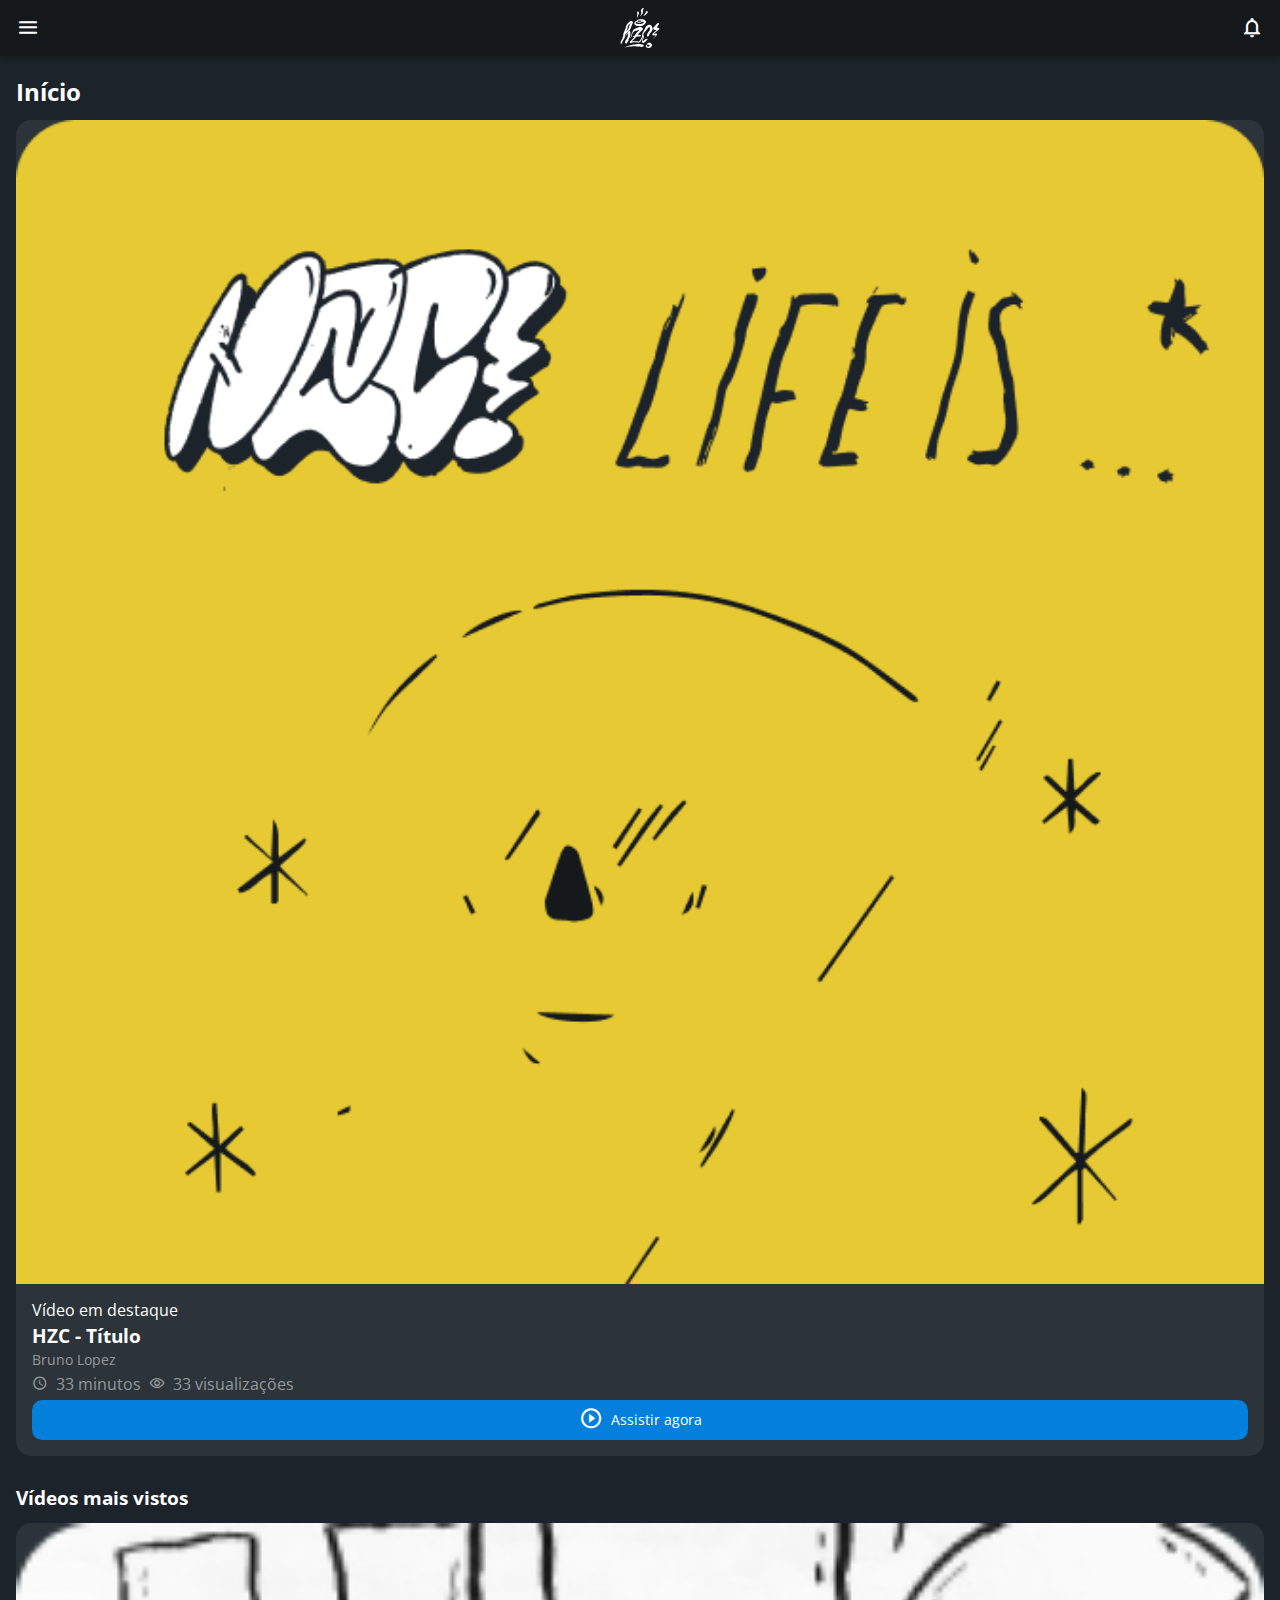
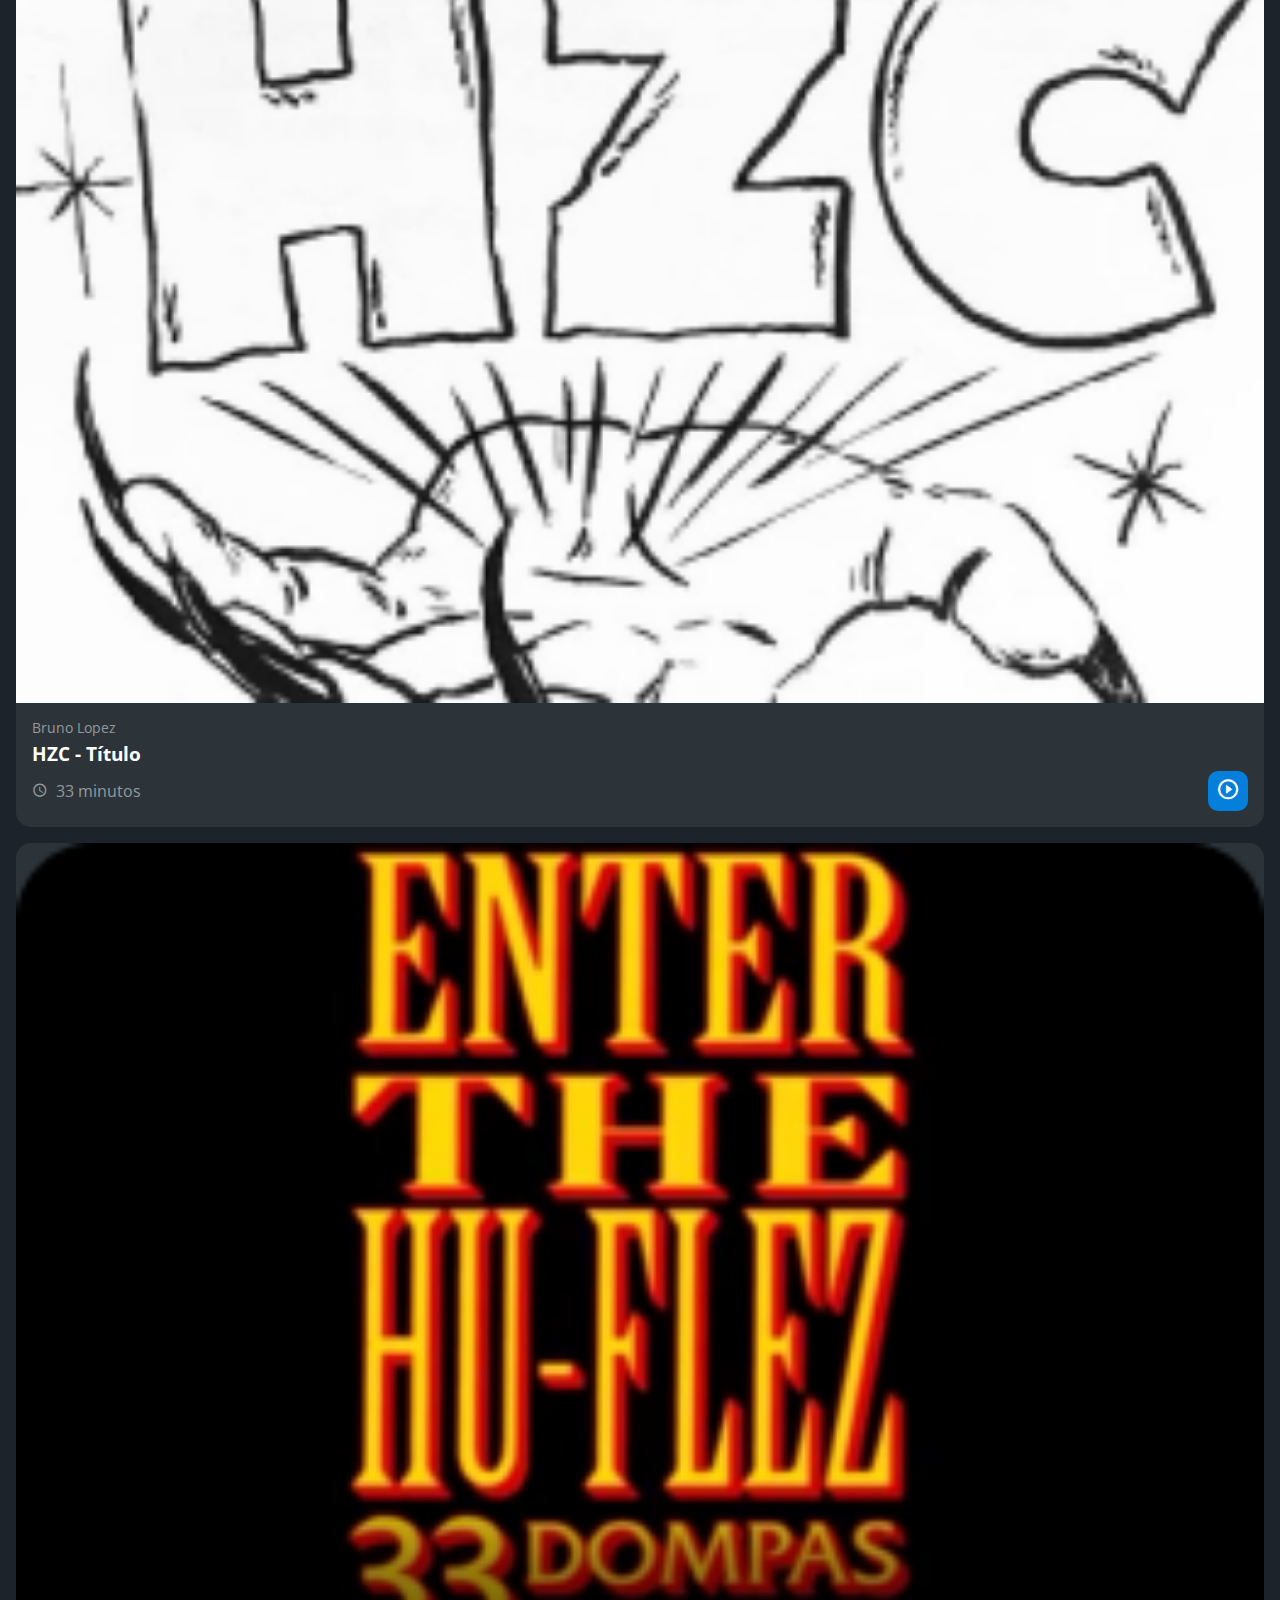
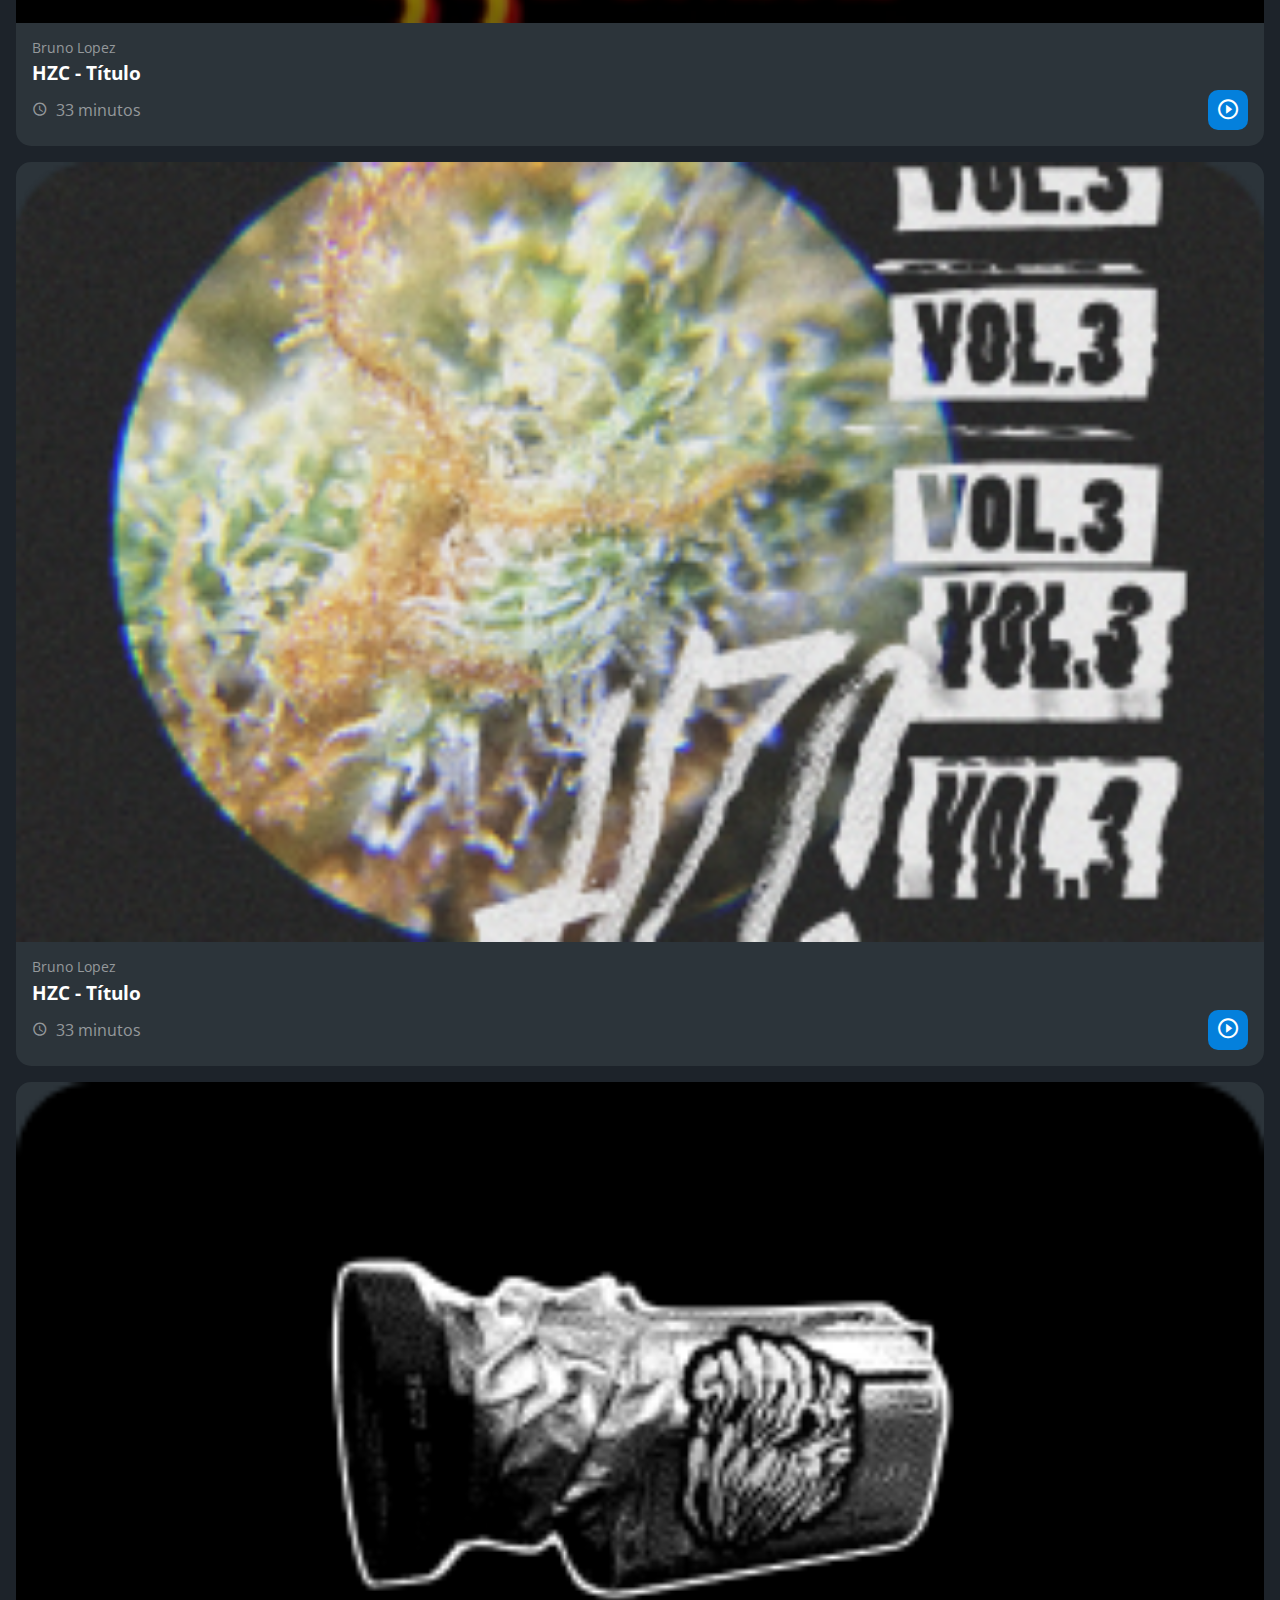
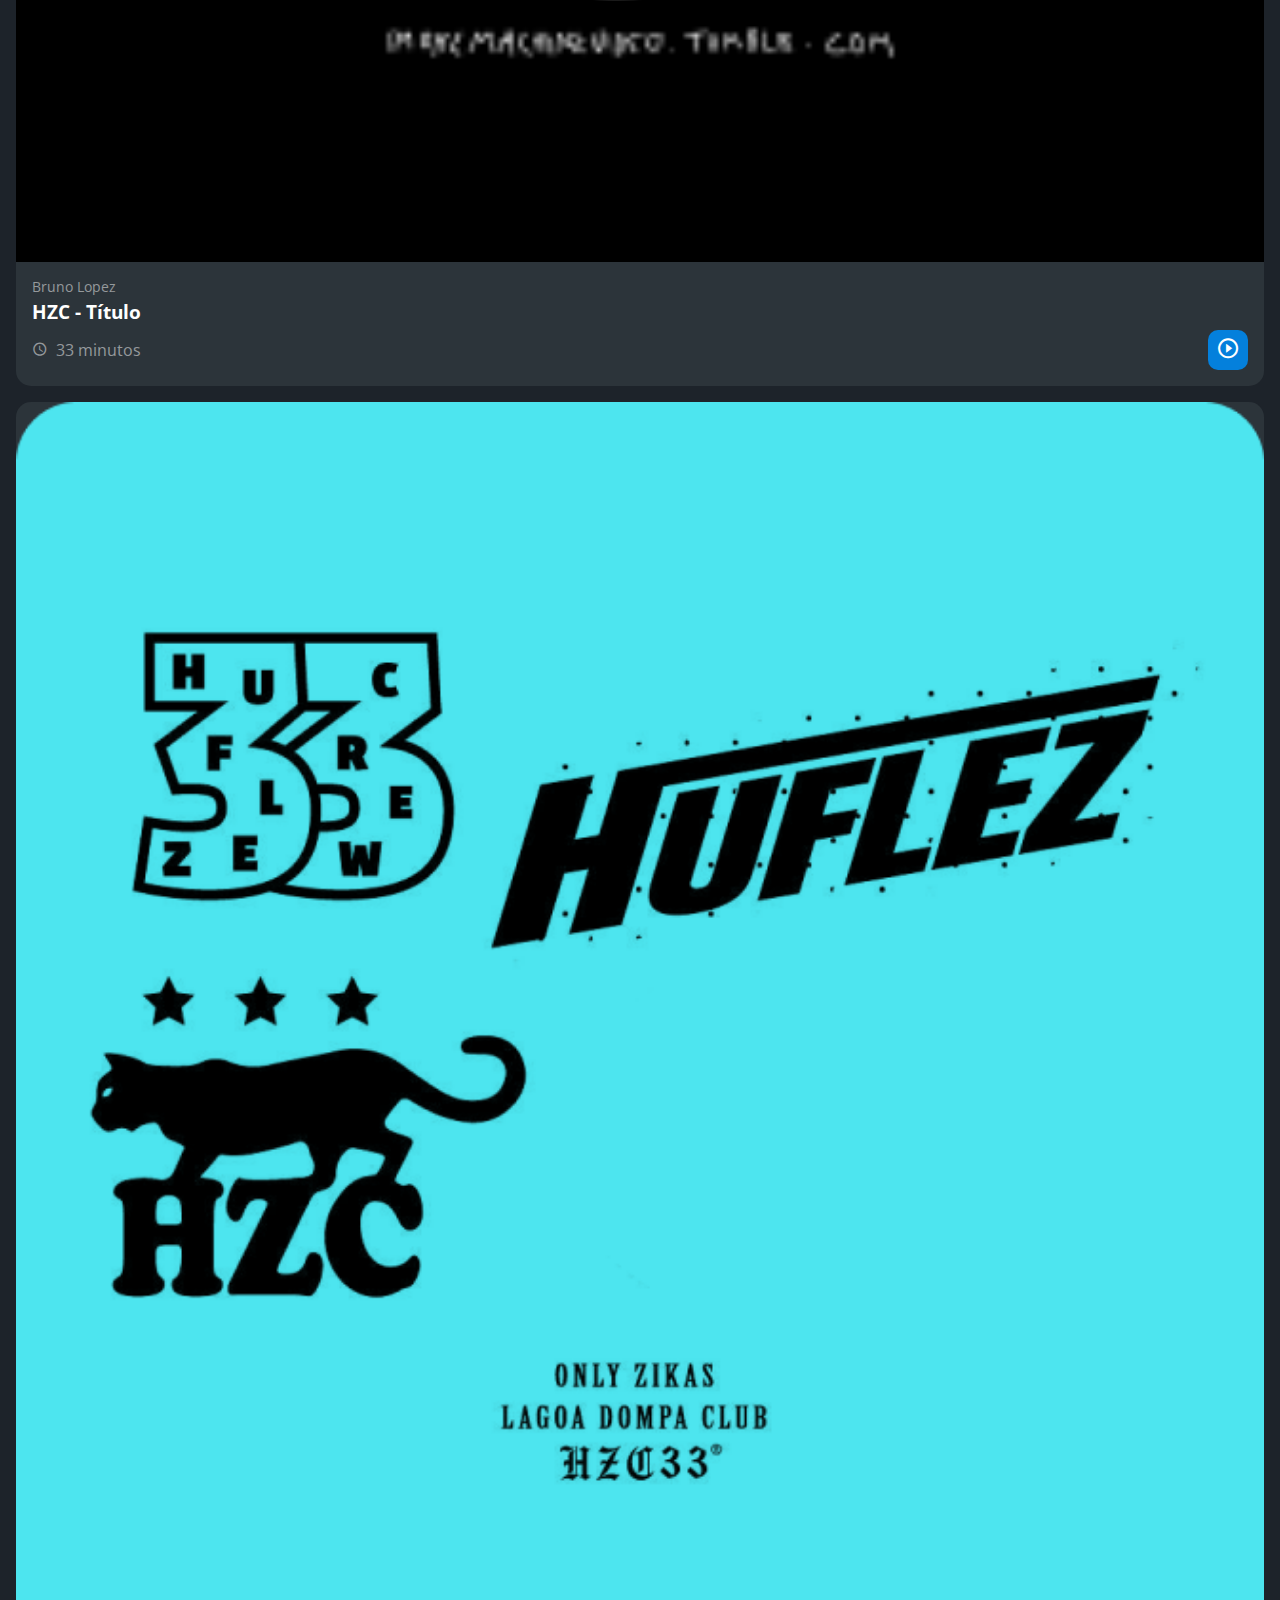
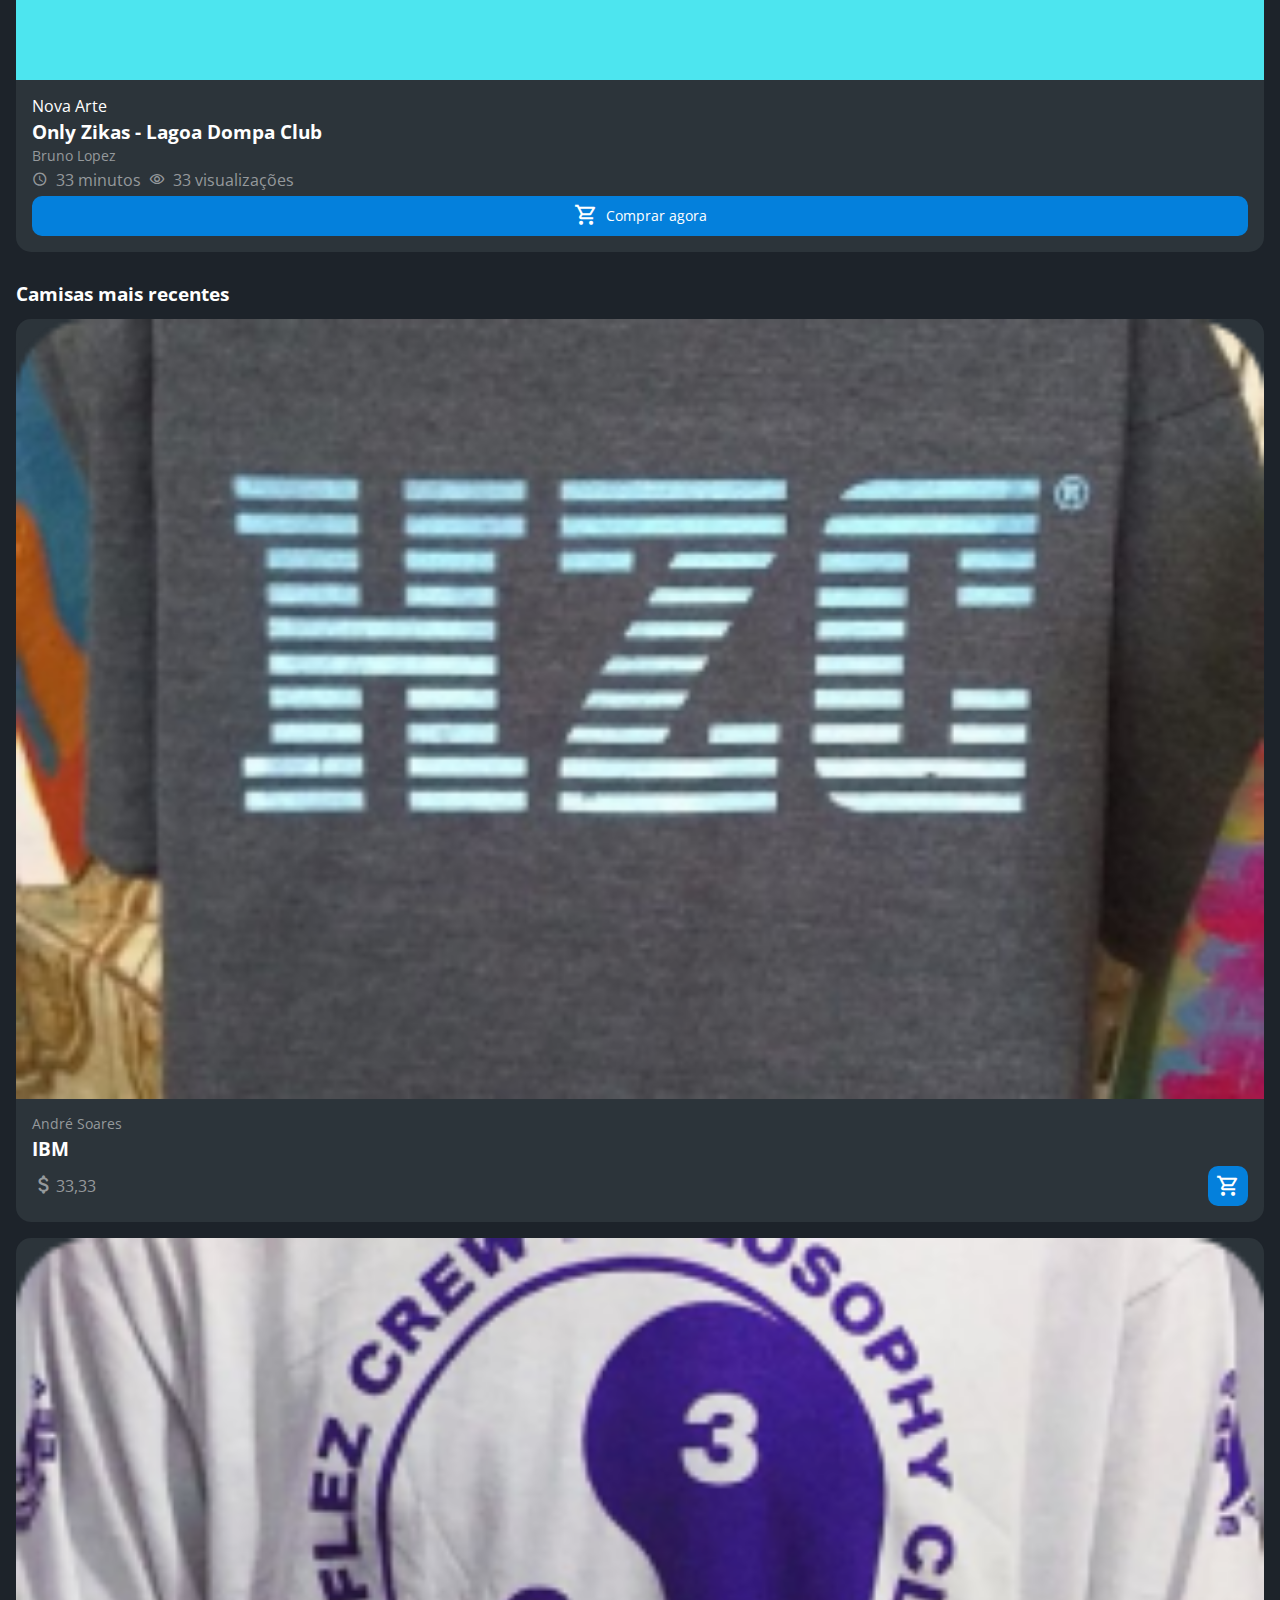
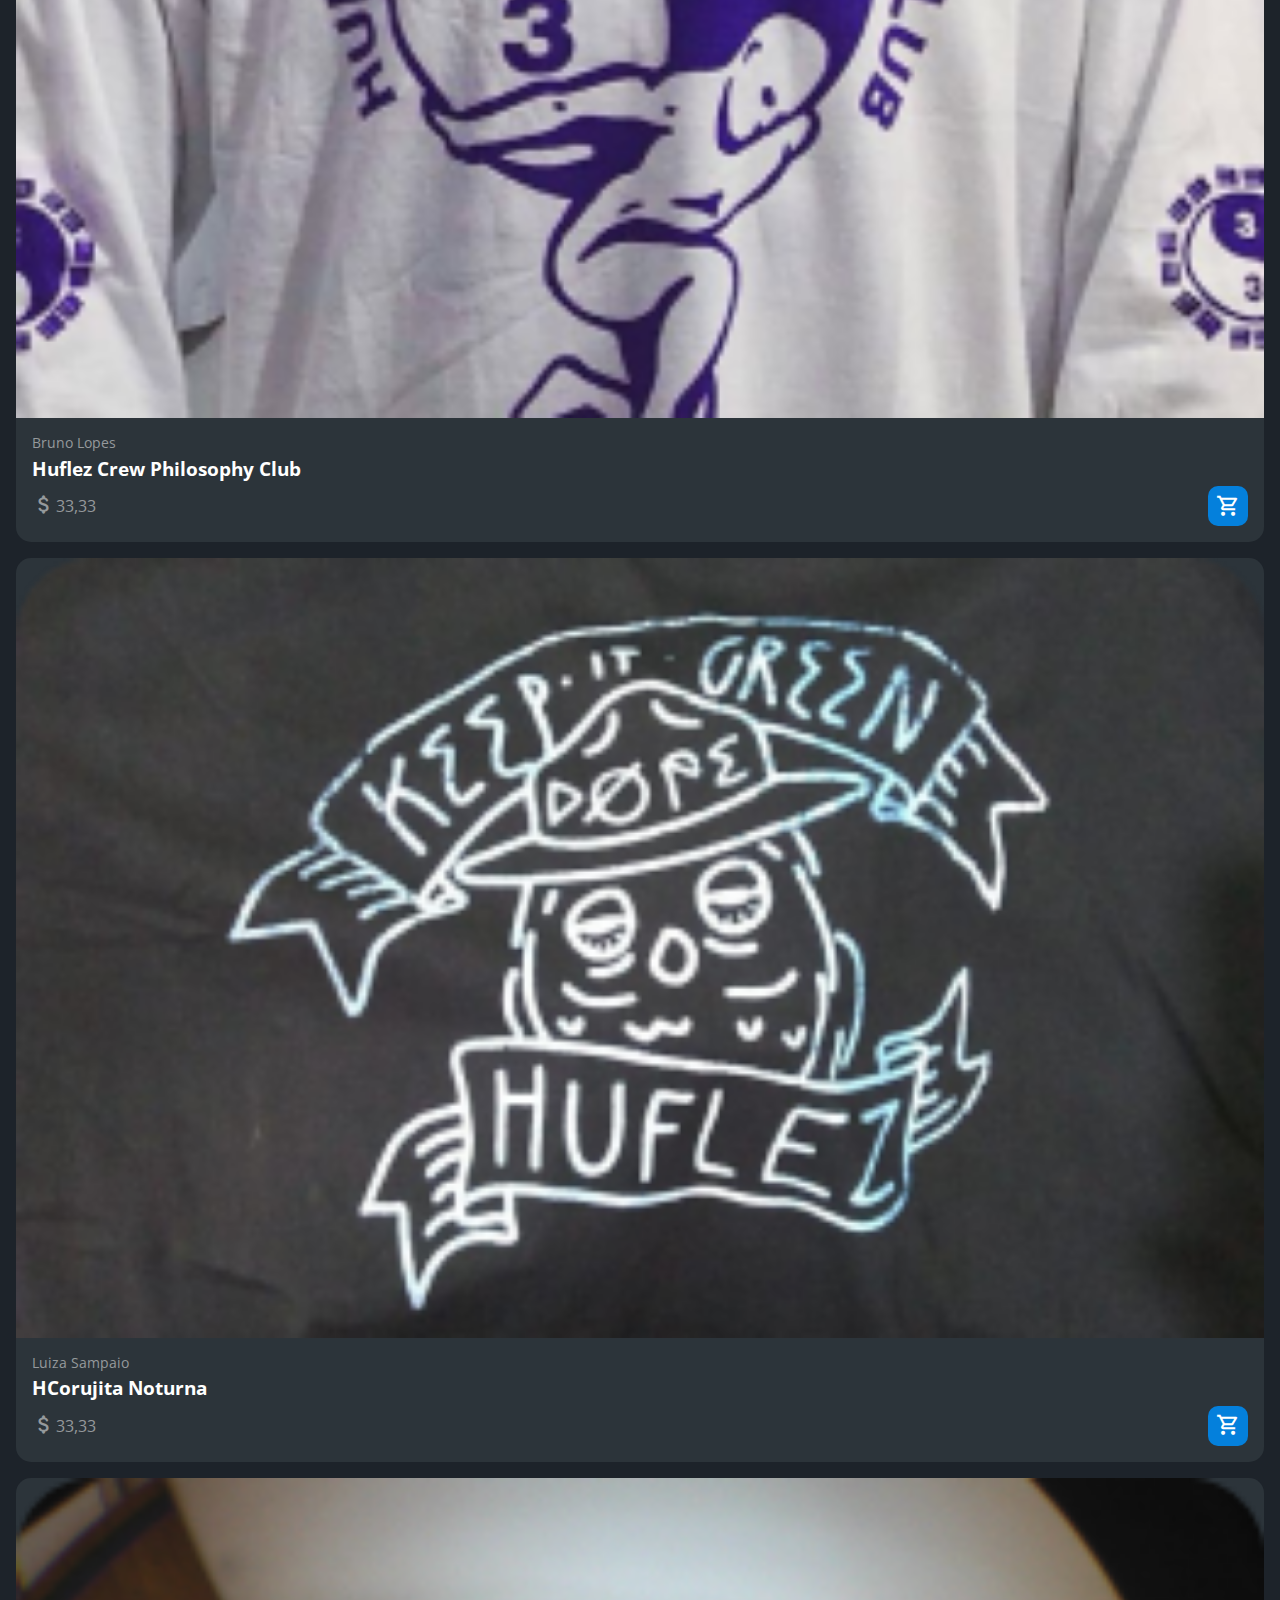
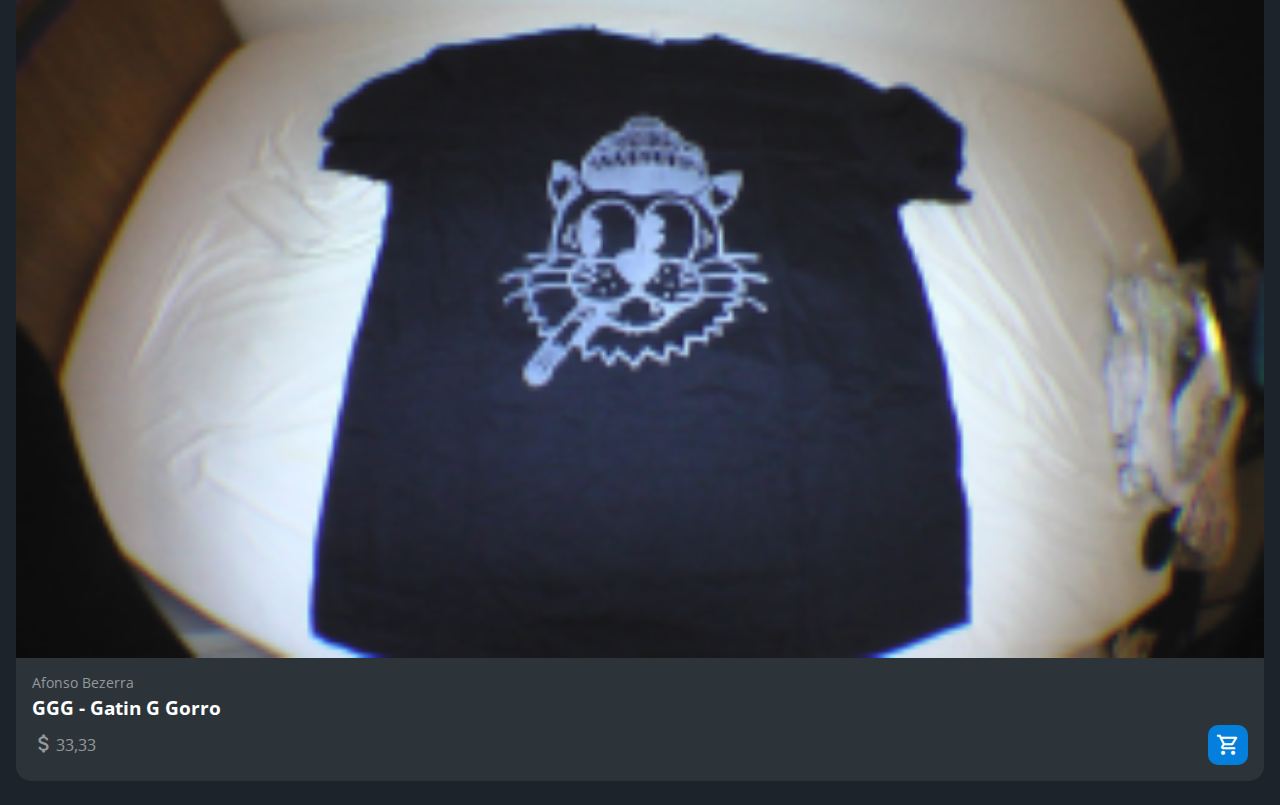
==== Web/index.html @ b479d638 "App Versão Web - Responsivo" ====
<!DOCTYPE html>
<html lang="pt-br">
<head>
    <meta charset="UTF-8">
    <meta http-equiv="X-UA-Compatible" content="IE=edge">
    <meta name="viewport" content="width=device-width, initial-scale=1.0">
    <title>HZC | Home</title>
    <link rel="preconnect" href="https://fonts.googleapis.com">
    <link rel="preconnect" href="https://fonts.gstatic.com" crossorigin>
    <link rel="stylesheet" href="https://fonts.googleapis.com/css2?family=Open+Sans:wght@400;600;700&display=swap">
    <link rel="stylesheet" href="assets/css/reset.css">
    <link rel="stylesheet" href="assets/css/estilos.css">
</head>
<body class="body">
    <header class="cabecalho">
        <button class="cabecalho__menu" aria-label="Menu"><i></i></button>
        <img src="assets/img/logo.svg" alt="Logotipo da HZC" class="cabecalho__logo">
        <p class="cabecalho__perfil">Bruno Lopez</p>
        <button class="cabecalho__notificacao" aria-label="Notificação"><i></i></button>
    </header>
    <nav class="menu-lateral">
        <img src="assets/img/logo.svg" alt="Logotipo da HZC" class="menu-lateral__logo">
        <a href="#" class="menu-lateral__link menu-lateral__link--inicio menu-lateral__link--ativo">Início</a>
        <a href="#" class="menu-lateral__link menu-lateral__link--videos">Vídeos</a>
        <a href="#" class="menu-lateral__link menu-lateral__link--picos">Picos</a>
        <a href="#" class="menu-lateral__link menu-lateral__link--integrantes">Integrantes</a>
        <a href="#" class="menu-lateral__link menu-lateral__link--camisas">Camisas</a>
        <a href="#" class="menu-lateral__link menu-lateral__link--pinturas">Pinturas</a>
        <a href="#" class="menu-lateral__link">
            <div class="switch__container">
              <input id="switch-shadow" class="switch switch--shadow" type="checkbox" />
              <label for="switch-shadow"></label>
            </div>
          </a>
    </nav>
    <main class="principal">
        <h2 class="titulo-pagina">Início</h2>
        <article class="cartao cartao--destaque">
            <img src="assets/img/banner-mobile_1.png" alt="Banner do cartao" class="cartao__imagem">
            <div class="cartao__conteudo">
                <p class="cartao__destaque">Vídeo em destaque</p>
                <h3 class="cartao__titulo">HZC - Título</h3>
                <p class="cartao__perfil">Bruno Lopez</p>
                <p class="cartao__info cartao__info--tempo">33 minutos</p>
                <p class="cartao__info cartao__info--visualizacao">33 visualizações</p>
                <button class="cartao__botao cartao__botao--play cartao__botao--destaque">Assistir agora</button>
            </div>
        </article>
        <article class="cartao cartao--recentes">
            <h3 class="cartao__titulo">Vídeos recentes</h3>
            <a href="#" class="cartao__link">Ver todos</a>
            <ul class="cartao__lista">
                <li class="cartao__item">
                    <img src="assets/img/miniatura_1.png" alt="Thumbnail" class="cartao__item-thumbnail">
                    <h4 class="cartao__item-titulo">HZC - Love machine</h4>
                    <p class="cartao__item-perfil">Bruno Lopez</p>
                </li>
                <li class="cartao__item">
                    <img src="assets/img/miniatura_2.png" alt="Thumbnail" class="cartao__item-thumbnail">
                    <h4 class="cartao__item-titulo">HZC - Love machine</h4>
                    <p class="cartao__item-perfil">Bruno Lopez</p>
                </li>
                <li class="cartao__item">
                    <img src="assets/img/miniatura_3.png" alt="Thumbnail" class="cartao__item-thumbnail">
                    <h4 class="cartao__item-titulo">HZC - Love machine</h4>
                    <p class="cartao__item-perfil">Bruno Lopez</p>
                </li>
                <li class="cartao__item">
                    <img src="assets/img/miniatura_4.png" alt="Thumbnail" class="cartao__item-thumbnail">
                    <h4 class="cartao__item-titulo">HZC - Love machine</h4>
                    <p class="cartao__item-perfil">Bruno Lopez</p>
                </li>
                <li class="cartao__item">
                    <img src="assets/img/miniatura_5.png" alt="Thumbnail" class="cartao__item-thumbnail">
                    <h4 class="cartao__item-titulo">HZC - Love machine</h4>
                    <p class="cartao__item-perfil">Bruno Lopez</p>
                </li>
            </ul>
        </article>
        <section class="secao">
            <h3 class="titulo-secao">Vídeos mais vistos</h3>
            <article class="cartao">
                <img src="assets/img/video_1.png" alt="Vídeo" class="cartao__imagem">
                <div class="cartao__conteudo">
                    <p class="cartao__perfil">Bruno Lopez</p>
                    <h3 class="cartao__titulo">HZC - Título</h3>
                    <p class="cartao__info cartao__info--tempo">33 minutos</p>
                    <button class="cartao__botao cartao__botao--play" aria-label="Assistir agora"></button>
                </div>
            </article>
            <article class="cartao">
                <img src="assets/img/video_2.png" alt="Vídeo" class="cartao__imagem">
                <div class="cartao__conteudo">
                    <p class="cartao__perfil">Bruno Lopez</p>
                    <h3 class="cartao__titulo">HZC - Título</h3>
                    <p class="cartao__info cartao__info--tempo">33 minutos</p>
                    <button class="cartao__botao cartao__botao--play" aria-label="Assistir agora"></button>
                </div>
            </article>
            <article class="cartao">
                <img src="assets/img/video_3.png" alt="Vídeo" class="cartao__imagem">
                <div class="cartao__conteudo">
                    <p class="cartao__perfil">Bruno Lopez</p>
                    <h3 class="cartao__titulo">HZC - Título</h3>
                    <p class="cartao__info cartao__info--tempo">33 minutos</p>
                    <button class="cartao__botao cartao__botao--play" aria-label="Assistir agora"></button>
                </div>
            </article>
            <article class="cartao">
                <img src="assets/img/video_4.png" alt="Vídeo" class="cartao__imagem">
                <div class="cartao__conteudo">
                    <p class="cartao__perfil">Bruno Lopez</p>
                    <h3 class="cartao__titulo">HZC - Título</h3>
                    <p class="cartao__info cartao__info--tempo">33 minutos</p>
                    <button class="cartao__botao cartao__botao--play" aria-label="Assistir agora"></button>
                </div>
            </article>
        </section>
        <article class="cartao cartao--recentes">
            <h3 class="cartao__titulo">Vídeos recentes</h3>
            <a href="#" class="cartao__link">Ver todos</a>
            <ul class="cartao__lista">
                <li class="cartao__item">
                    <img src="assets/img/miniatura_1.png" alt="Thumbnail" class="cartao__item-thumbnail">
                    <h4 class="cartao__item-titulo">HZC - Love machine</h4>
                    <p class="cartao__item-perfil">Bruno Lopez</p>
                </li>
                <li class="cartao__item">
                    <img src="assets/img/miniatura_2.png" alt="Thumbnail" class="cartao__item-thumbnail">
                    <h4 class="cartao__item-titulo">HZC - Love machine</h4>
                    <p class="cartao__item-perfil">Bruno Lopez</p>
                </li>
                <li class="cartao__item">
                    <img src="assets/img/miniatura_3.png" alt="Thumbnail" class="cartao__item-thumbnail">
                    <h4 class="cartao__item-titulo">HZC - Love machine</h4>
                    <p class="cartao__item-perfil">Bruno Lopez</p>
                </li>
                <li class="cartao__item">
                    <img src="assets/img/miniatura_4.png" alt="Thumbnail" class="cartao__item-thumbnail">
                    <h4 class="cartao__item-titulo">HZC - Love machine</h4>
                    <p class="cartao__item-perfil">Bruno Lopez</p>
                </li>
                <li class="cartao__item">
                    <img src="assets/img/miniatura_5.png" alt="Thumbnail" class="cartao__item-thumbnail">
                    <h4 class="cartao__item-titulo">HZC - Love machine</h4>
                    <p class="cartao__item-perfil">Bruno Lopez</p>
                </li>
            </ul>
        </article>
        <article class="cartao cartao--destaque">
            <img src="assets/img/banner-mobile_2.png" alt="Banner do cartao" class="cartao__imagem">
            <div class="cartao__conteudo">
                <p class="cartao__destaque">Nova Arte</p>
                <h3 class="cartao__titulo">Only Zikas - Lagoa Dompa Club</h3>
                <p class="cartao__perfil">Bruno Lopez</p>
                <p class="cartao__info cartao__info--tempo">33 minutos</p>
                <p class="cartao__info cartao__info--visualizacao">33 visualizações</p>
                <button class="cartao__botao cartao__botao--compra cartao__botao--destaque">Comprar agora</button>
            </div>
        </article>
        <section class="secao">
            <h3 class="titulo-secao2">Camisas mais recentes</h3>
            <article class="cartao">
                <img src="assets/img/produto_1.png" alt="Produto" class="cartao__imagem">
                <div class="cartao__conteudo">
                    <p class="cartao__perfil">André Soares</p>
                    <h3 class="cartao__titulo">IBM</h3>
                    <p class="cartao__info cartao__info cartao__info--preco">33,33</p>
                    <button class="cartao__botao cartao__botao--compra" aria-label="Comprar agora"></button>
                 </div>
            </article>
            <article class="cartao">
                <img src="assets/img/produto_2.png" alt="Produto" class="cartao__imagem">
                <div class="cartao__conteudo">
                    <p class="cartao__perfil">Bruno Lopes</p>
                    <h3 class="cartao__titulo">Huflez Crew Philosophy Club</h3>
                    <p class="cartao__info cartao__info cartao__info--preco">33,33</p>
                    <button class="cartao__botao cartao__botao--compra" aria-label="Comprar agora"></button>
                </div>
            </article>
            <article class="cartao">
                <img src="assets/img/produto_3.png" alt="produto" class="cartao__imagem">
                <div class="cartao__conteudo">
                    <p class="cartao__perfil">Luiza Sampaio</p>
                    <h3 class="cartao__titulo">HCorujita Noturna</h3>
                    <p class="cartao__info cartao__info cartao__info--preco">33,33</p>
                    <button class="cartao__botao cartao__botao--compra" aria-label="Comprar agora"></button>
                  </div>
            </article>
            <article class="cartao">
                <img src="assets/img/produto_4.png" alt="produto" class="cartao__imagem">
                <div class="cartao__conteudo">
                    <p class="cartao__perfil">Afonso Bezerra</p>
                    <h3 class="cartao__titulo">GGG - Gatin G Gorro</h3>
                    <p class="cartao__info cartao__info cartao__info--preco">33,33</p>
                    <button class="cartao__botao cartao__botao--compra" aria-label="Comprar agora"></button>
                </div>
            </article>
        </section>
    </main>
    <script src="index.js"></script>
</body>
</html>
---- Web/assets/css/estilos.css ----
@font-face {
    font-family: 'icones';
    src: url(../font/icones.ttf);
}

@font-face {
    font-family: 'icon';
    src: url(../fontawesome-free-5.15.4-desktop/otfs/Font_Awesome_5_Free-Solid-900.otf);
}

body {
    background-color: #1D232A;
    font-family: 'Open Sans', 'icones','icon', sans-serif;
    color: #FFFFFF;
    transition: all 0.5s;   
}

.body-claro{
    background-color: #ffffff;
    transition: all 0.5s;   
}

@media screen and (min-width: 1440px) {
    body {
        display: grid;
        grid-template-columns: auto 1fr;
    }
    .body-claro{
        background-color: #ffffff;
        transition: all 0.5s;   
    }
}

.cabecalho {
    display: flex;
    justify-content: space-between;
    align-items: center;
    background-color: #15191C;
    padding: 8px 16px;
    box-shadow: 0px 4px 4px rgba(0, 0, 0, 0.16);
}

.cabecalho__menu i::before {
    content: "\e904";
    font-size: 24px;
}

.cabecalho__notificacao i::before {
    content: "\e906";
    font-size: 24px;
}

.cabecalho__logo {
    width: 40px;
}

.cabecalho__perfil {
    display: none;
}

@media screen and (min-width: 1440px) {
    .cabecalho {
        background-color: #1D232A;
        display: grid;
        column-gap: 32px;
        grid-template-columns: 1fr auto;
        padding: 16px 60px;
        height: 80px;
        box-sizing: border-box;
        grid-column: 2;
    }

    .cabecalho__menu {
        display: none;
    }

    .cabecalho__logo {
        display: none;
    }

    .cabecalho__perfil {
        display: grid;
        grid-template-columns: repeat(3, auto);
        column-gap: 8px;
        align-items: center;
        justify-self: flex-end;
        color: #95999C;
        padding: 8px 32px;
        border-right: 1px solid #95999C;
    }

    .cabecalho__perfil::before {
        content: "";
        display: block;
        width: 32px;
        height: 32px;
        background-image: url(../img/profile_2.png);
        background-size: contain;
        background-repeat: no-repeat;
        background-position: center;
    }

    .cabecalho__perfil::after {
        content: "\e90d";
        color: #FFFFFF;
        font-size: 1.5rem;
    }
}

.menu-lateral {
    display: flex;
    flex-direction: column;
    background-color: #15191C;
    width: 75vw;
    height: 100vh;

    position: absolute;
    left: -100vw;
    transition: .25s;
}

.menu-lateral--ativo {
    left: 0;
    transition: .25s;
}

.menu-lateral__logo {
    width: 118px;
    align-self: center;
    padding: 16px;
}

.menu-lateral__link {
    height: 64px;
    color: #95999C;
    padding-left: 64px;
    display: flex;
    align-items: center;
}

.menu-lateral__link--ativo {
    color: #FFFFFF;
    padding-left: 56px;
    border-left: 8px solid #FFFFFF;
}

.menu-lateral__link::before {
    content: "\e900";
    width: 24px;
    height: 24px;
    font-size: 24px;
    position: absolute;
    left: 24px;
}

.menu-lateral__link--inicio::before {
    content: "\e902";
}

.menu-lateral__link--videos::before {
    content: "\e90e";
}

.menu-lateral__link--picos::before {
    content: "\e909";
}

.menu-lateral__link--integrantes::before {
    content: "\e903";
}

.menu-lateral__link--camisas::before {
    content: "\e900";
}

.menu-lateral__link--pinturas::before {
    content: "\e90a";
}

.cartao__info--preco::before{
    content: "\e905";
    font-size: 24px;
}

.cartao__botao--compra::before{
    content: "\e901";
    font-size: 24px;
}

@media screen and (min-width: 1440px) {
    .menu-lateral {
        position: static;
        width: 200px;
        grid-column: 1;
        grid-row: 1 / span 2;
    }
}

.principal {
    padding: 24px 16px;
    display: grid;
    gap: 16px;
}

.titulo-pagina {
    font-size: 1.5rem;
    font-weight: 700;
    transition: all 0.25s;
}
.titulo-secao {
    font-size: 1.2rem;
    font-weight: 700;
    transition: all 0.25s;
}
.titulo-claro{
    color: black;
    transition: all 0.25s;
}

.titulo-secao2 {
    font-size: 1.2rem;
    font-weight: 700;
    transition: all 0.25s;
}


@media screen and (min-width: 1440px) {
    .principal {
        display: grid;
        grid-template-columns: auto 1fr auto;
        column-gap: 32px;
        padding: 16px 60px;
        grid-column: 2;
    }
}

.cartao {
    width: 100%;
    border-radius: 15px;
    overflow: hidden;
    background-color: #2C343A;
}

.cartao--destaque {
    margin-bottom: 16px;
}

.cartao__conteudo {
    padding: 16px;
    display: grid;
    grid-template-columns: auto 1fr;
    gap: 8px;
}

.cartao__destaque {
    grid-column: span 2;
}

.cartao__titulo {
    font-size: 1.2rem;
    font-weight: 700;
    grid-column: span 2;
}

.cartao__perfil {
    color: #95999C;
    font-size: 0.9rem;
    grid-column: span 2;
}

.cartao__info {
    display: flex;
    align-items: center;
    color: #95999C;
}

.cartao__info--tempo::before {
    content: "\e90c";
    margin-right: 8px;    
}

.cartao__info--visualizacao::before {
    content: "\e90f";
    margin-right: 8px;    
}

.cartao__botao {
    display: flex;
    justify-content: center;
    align-items: center;
    background-color: #0480DC;
    width: 40px;
    height: 40px;
    border-radius: 10px;
    font-size: 0.9rem;
    justify-self: flex-end;
}

.cartao__botao--play::before {
    content: "\e90b";
    font-size: 24px;
}

.cartao__botao--destaque {
    width: 100%;
    grid-column: span 2;
}

.cartao__botao--destaque::before {
    margin-right: 8px;
}

.cartao--recentes {
    display: none;
}

@media screen and (min-width: 1440px) {
    .cartao--recentes {
        display: grid;
        grid-template-columns: auto auto;
        align-items: center;
        row-gap: 24px;
        width: 256px;
        padding: 16px;
        box-sizing: border-box;
    }

    .cartao--recentes .cartao__titulo {
        grid-column: auto;
    }

    .cartao__link {
        font-size: 0.8rem;
        font-weight: 600;
        color: #0480DC;
        justify-self: flex-end;
    }
    
    .cartao__lista {
        display: grid;
        row-gap: 16px;
        grid-column: span 2;
    }

    .cartao__item {
        display: grid;
        grid-template-columns: auto 1fr;
        gap: 8px;
    }

    .cartao__item-thumbnail {
        width: 32px;
        grid-row: span 2;
    }

    .cartao__item-titulo {
        font-size: 0.9rem;
        line-height: 1.2rem;
        font-weight: 700;
    }

    .cartao__item-perfil {
        font-size: 0.8rem;
        color: #95999C;
    }
}

.secao {
    display: grid;
    gap: 16px;
}

.switch__container {
    
    width: 80px;
  }
  
  .switch {
    visibility: hidden;
    position: absolute;
    margin-left: -9999px;
  }
  
  .switch + label {
    display: block;
    position: relative;
    cursor: pointer;
    outline: none;
    user-select: none;
  }
  
  .switch--shadow + label {
    padding: 2px;
    width: 55px;
    height: 20px;
    border-radius: 60px;
  }
  .switch--shadow + label:before,
  .switch--shadow + label:after {
    display: block;
    position: absolute;
    top: 1px;
    left: 1px;
    bottom: 1px;
    content: "";
  }
  .switch--shadow + label:before {
    right: 1px;
    background-color: #95999C;
    border-radius: 60px;
    transition: background 0.4s;
  }
  .switch--shadow + label:after {
    display: flex;
    width: 25px;
    background-color: #ffffff;
    border-radius: 100%;
    box-shadow: 0 2px 5px rgba(0, 0, 0, 0.3);
    transition: all 0.4s;
    align-items: center;
    content:'\f186';
    font-size: 20px;
    color: black;
  }
  .switch--shadow:checked + label:before {

    background-color: #8ce196;
    
  }
  .switch--shadow:checked + label:after {
    display: flex;
    align-items: center;
    content:'\f185';
    color: rgb(255, 123, 0);
    padding-left: 2px;
    font-size: 20px;
    transform: translateX(32px);
  }
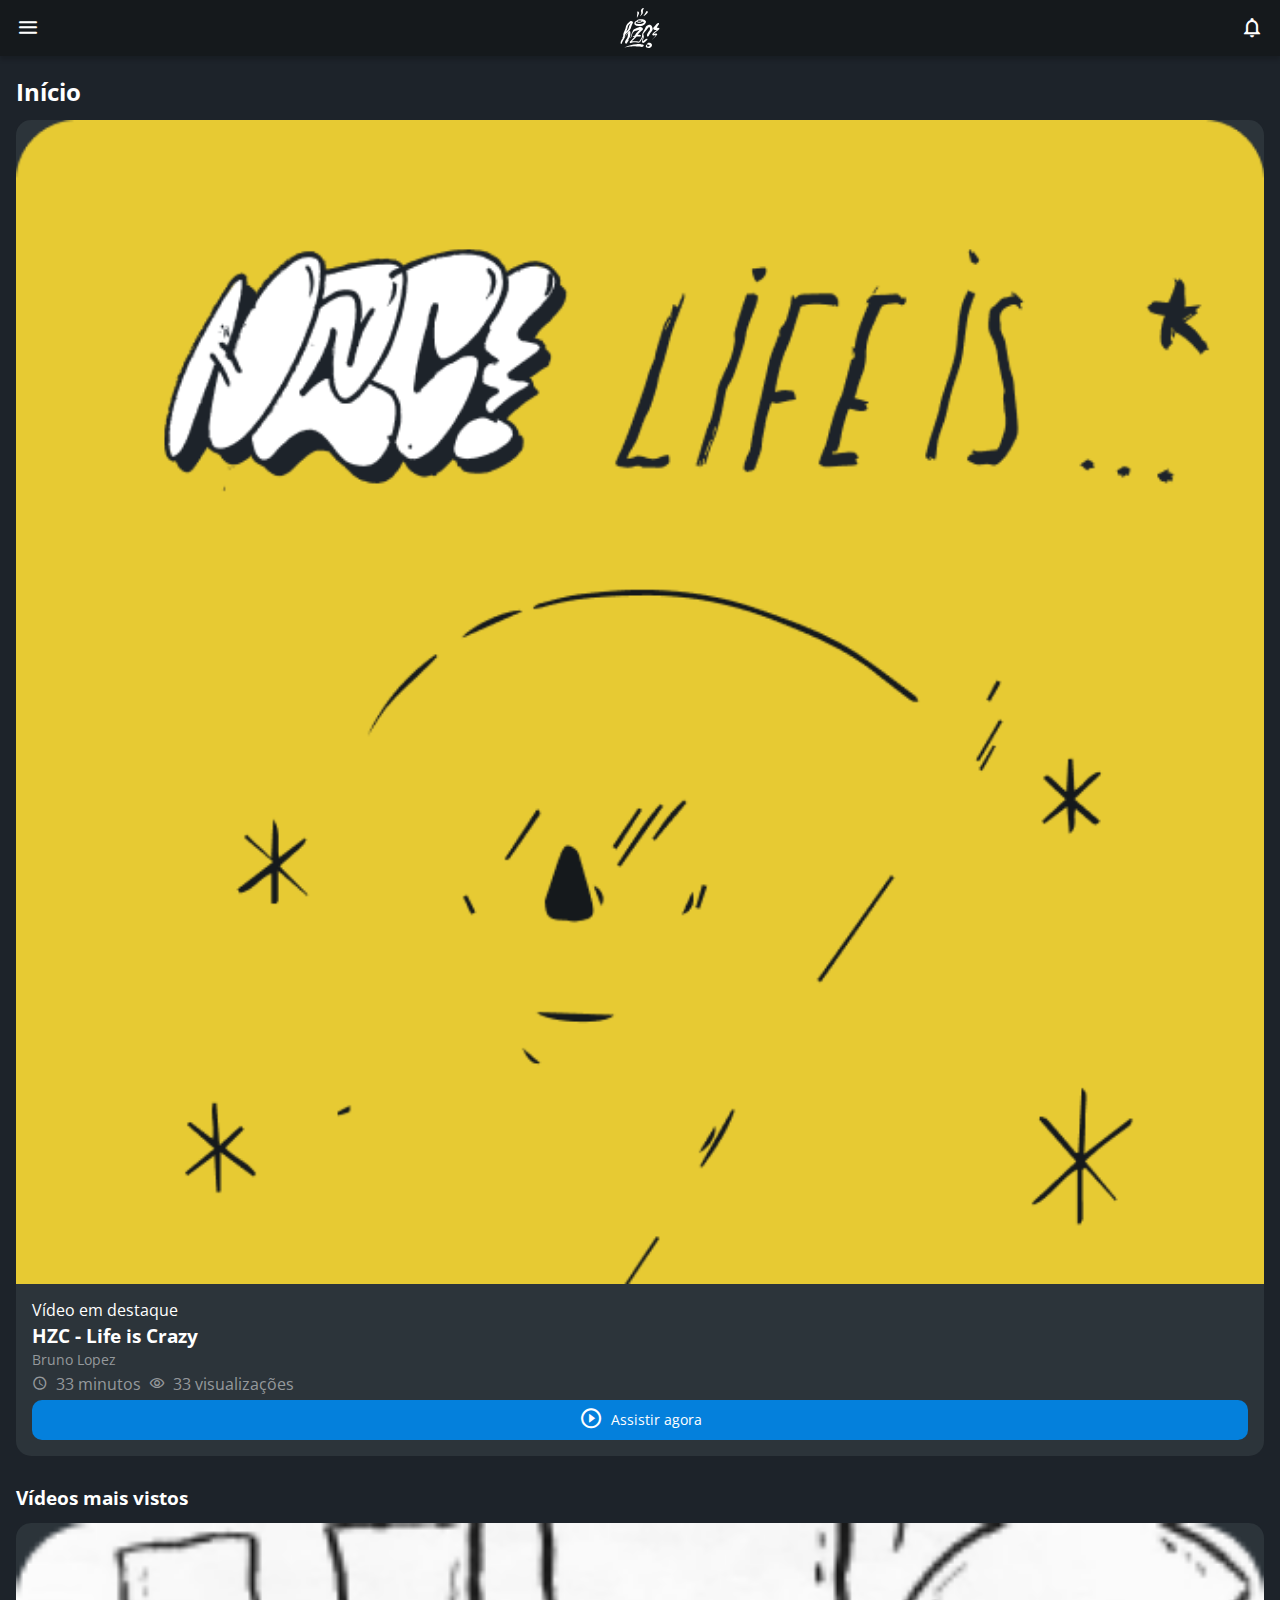
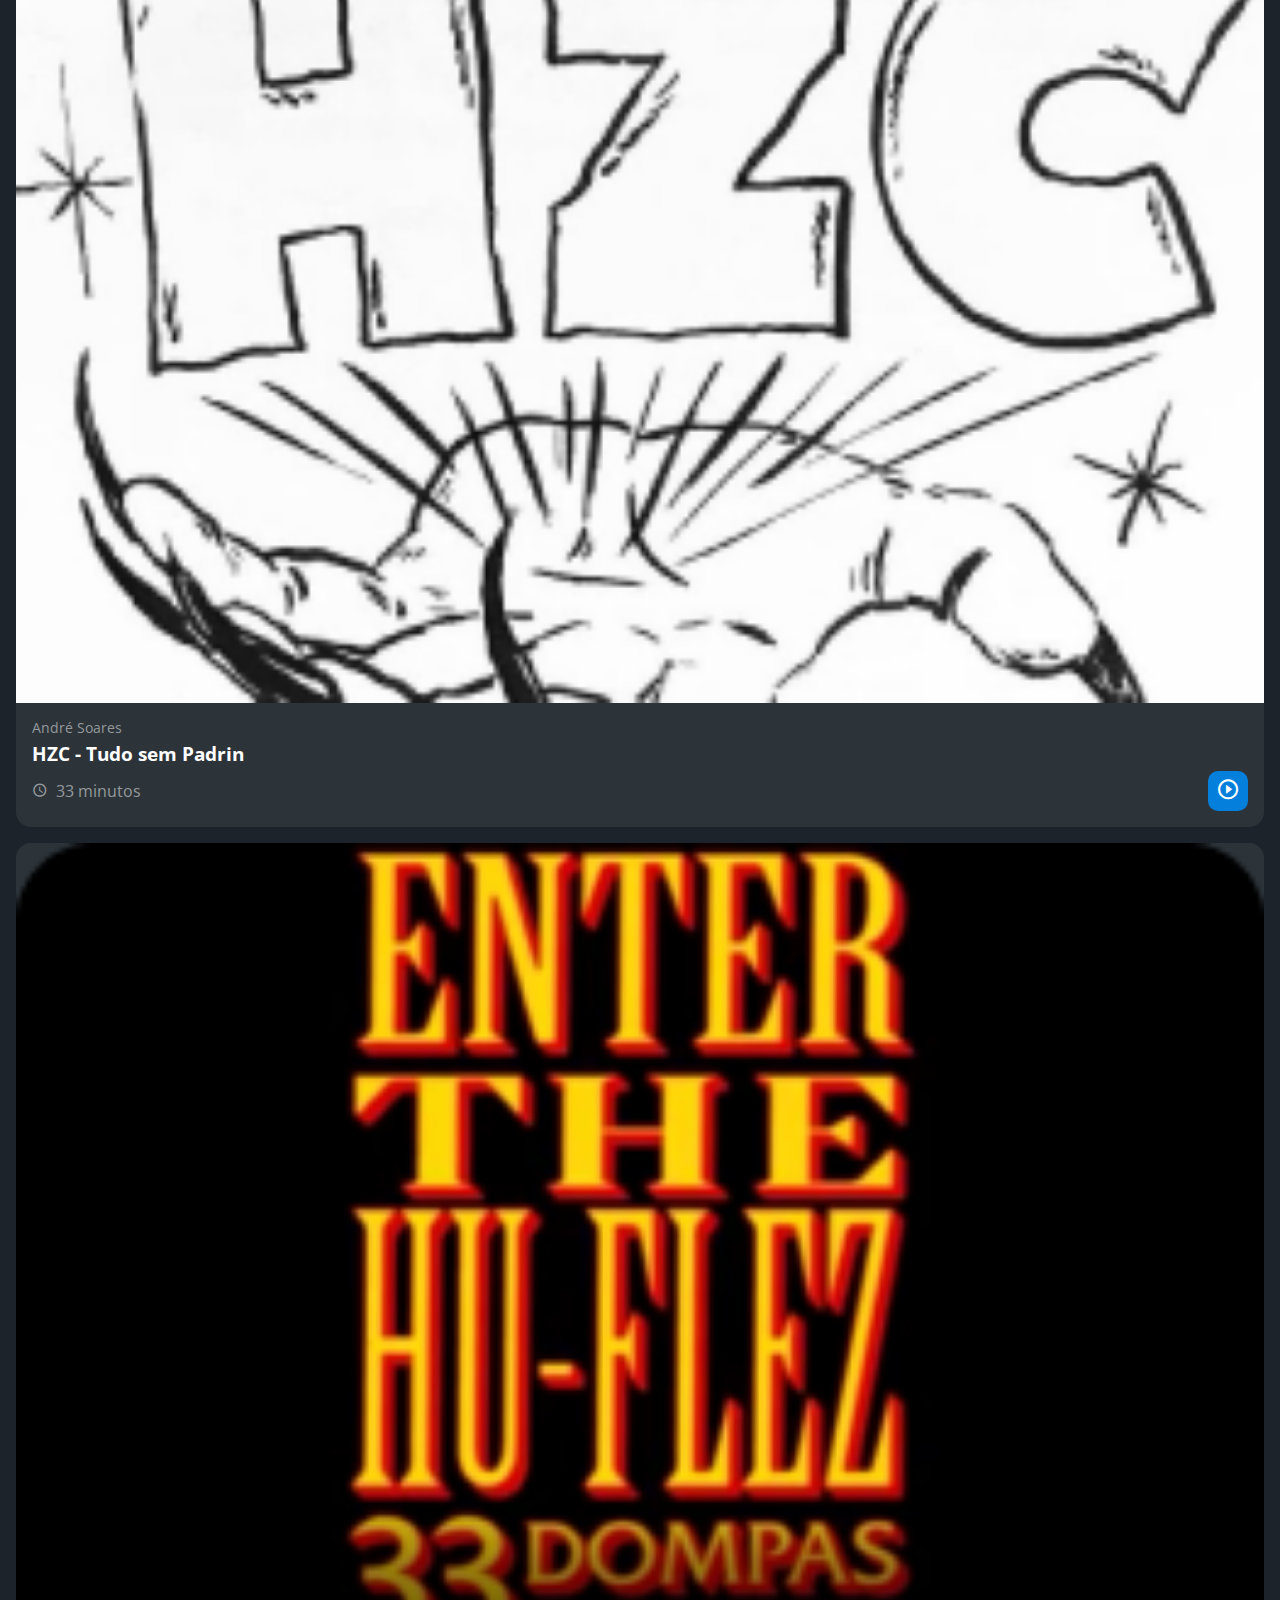
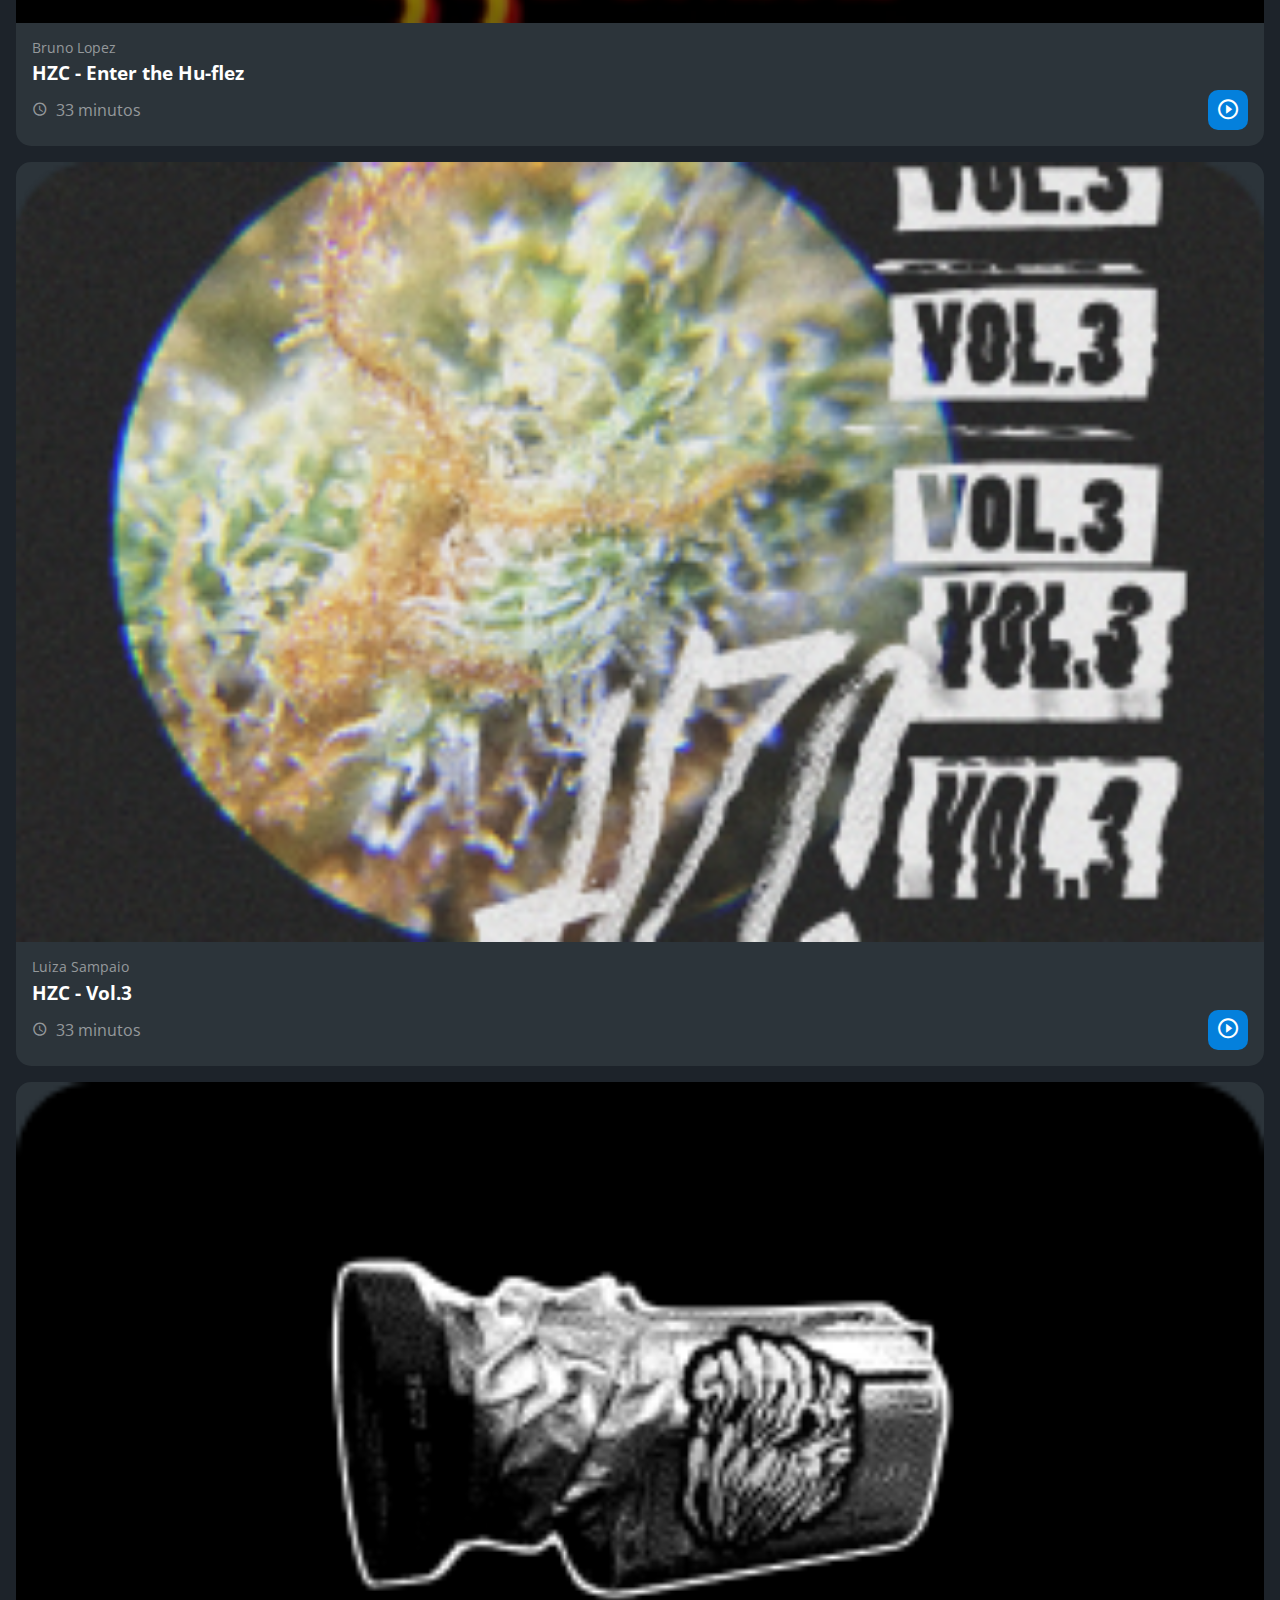
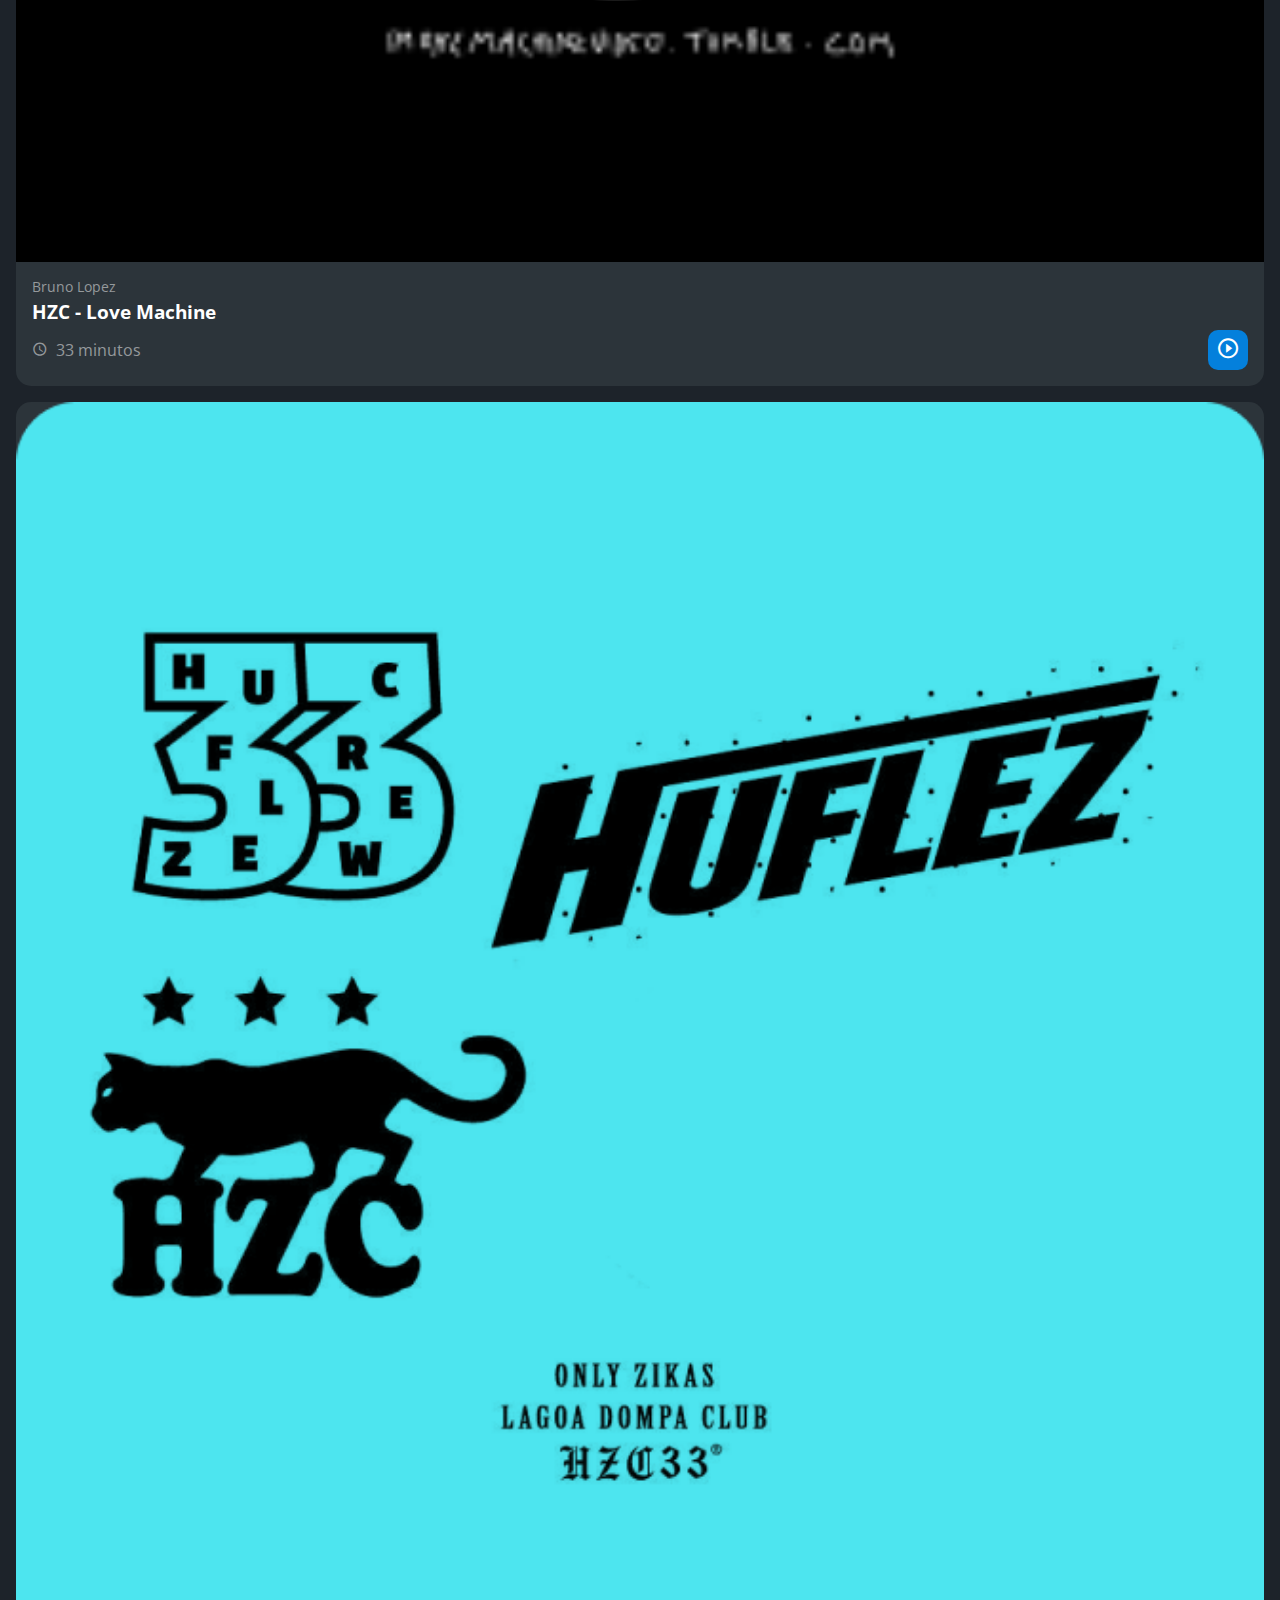
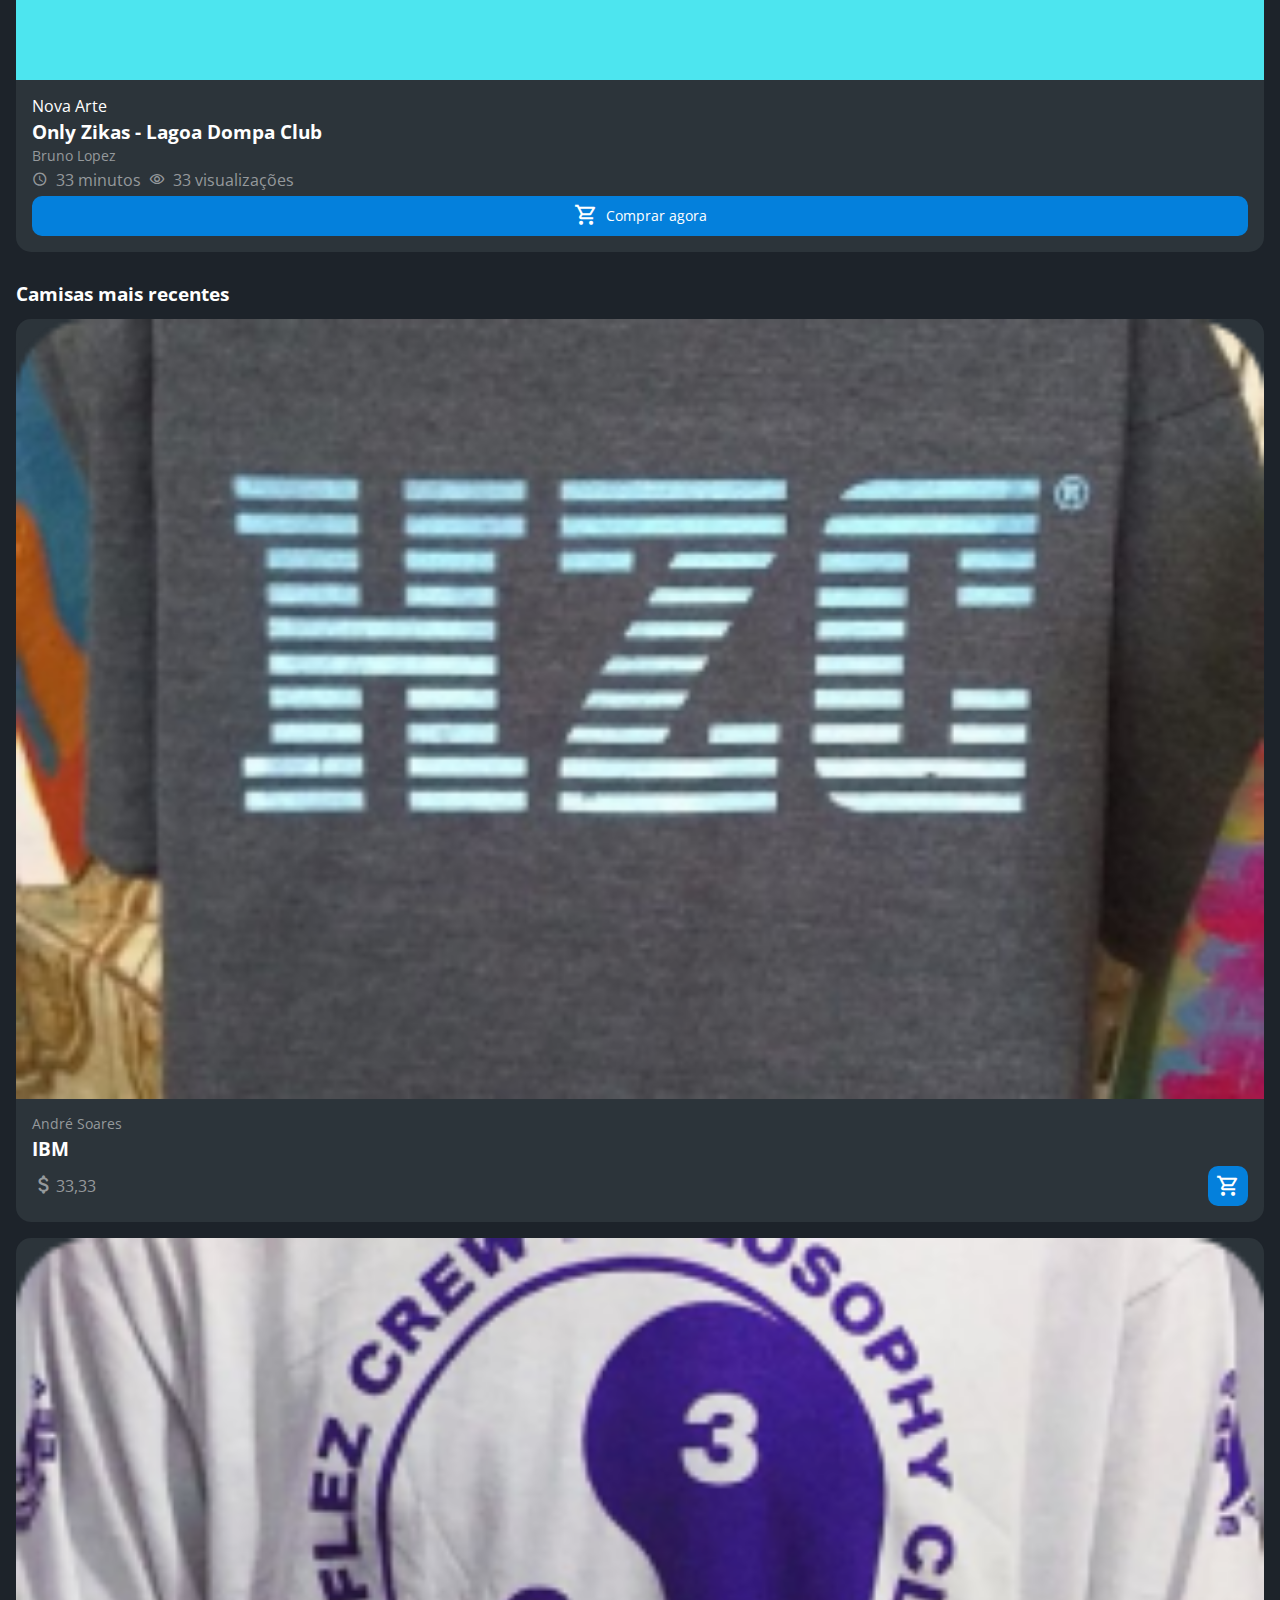
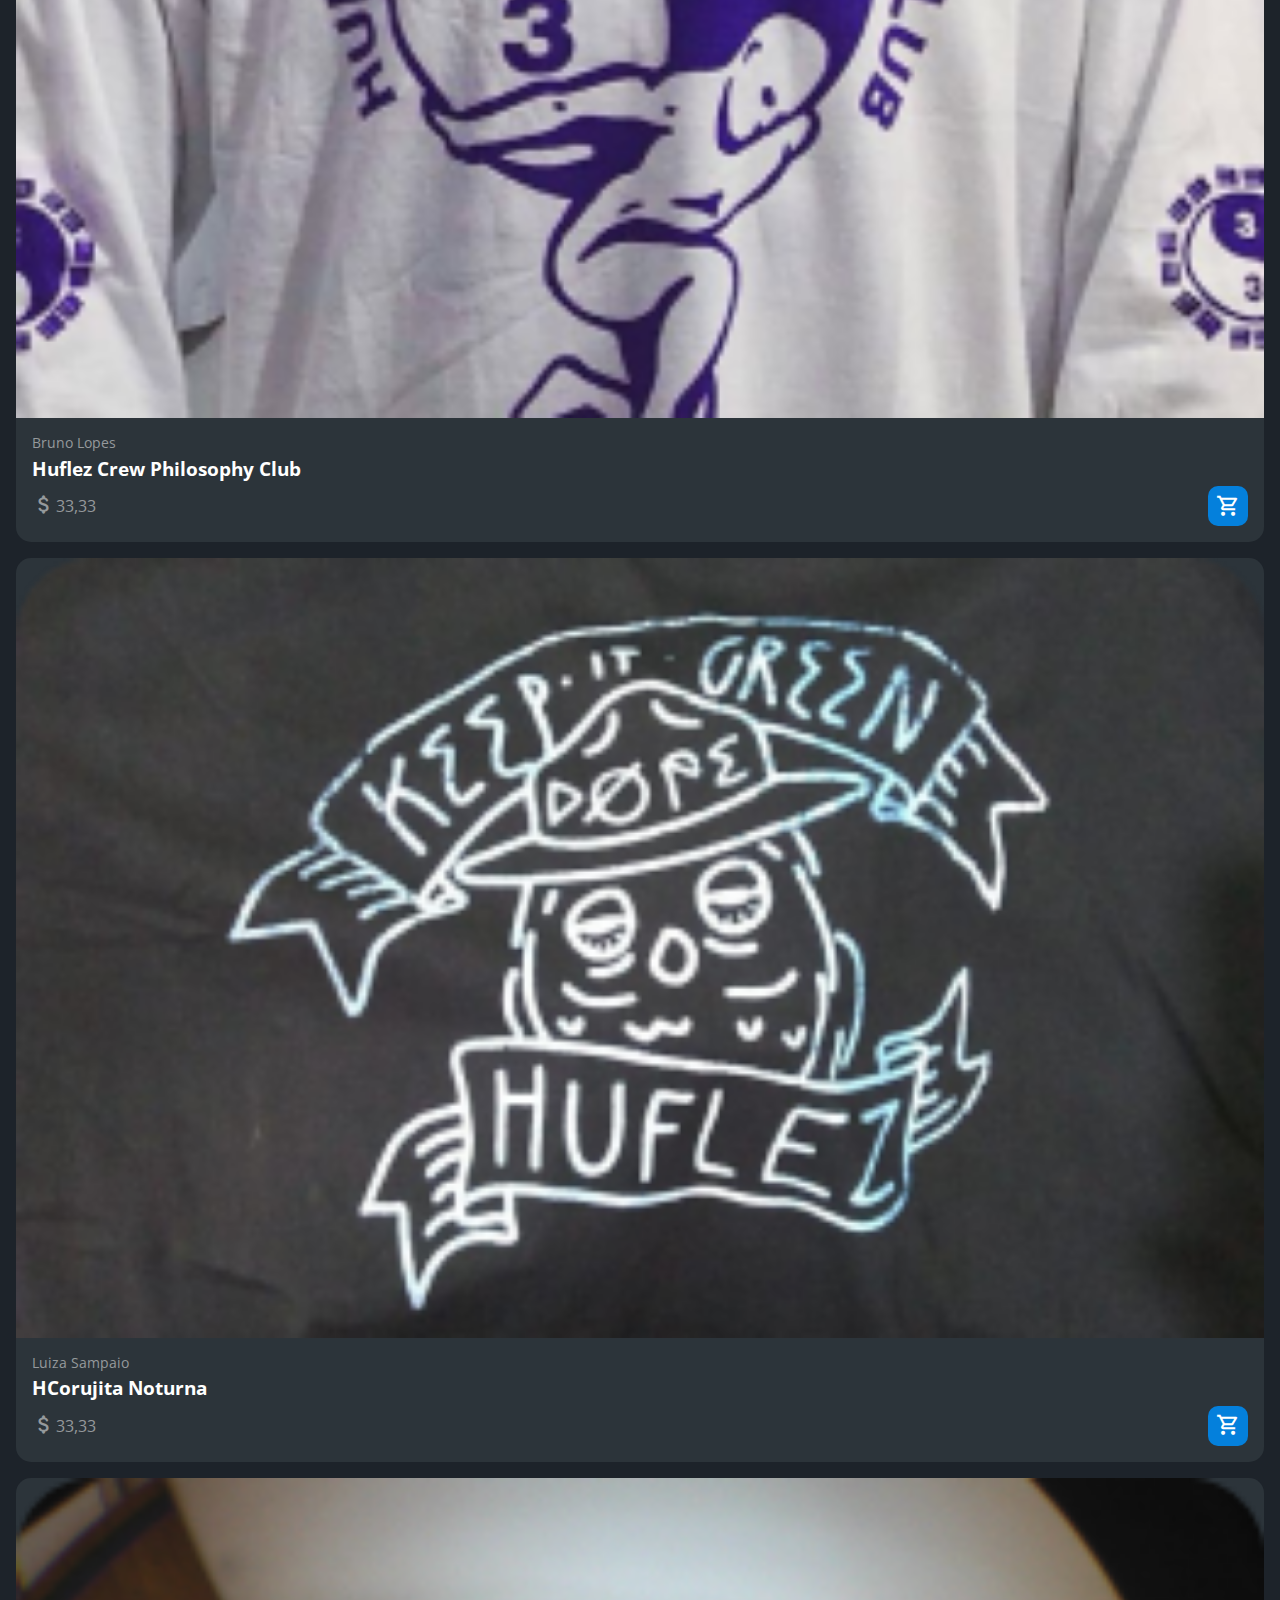
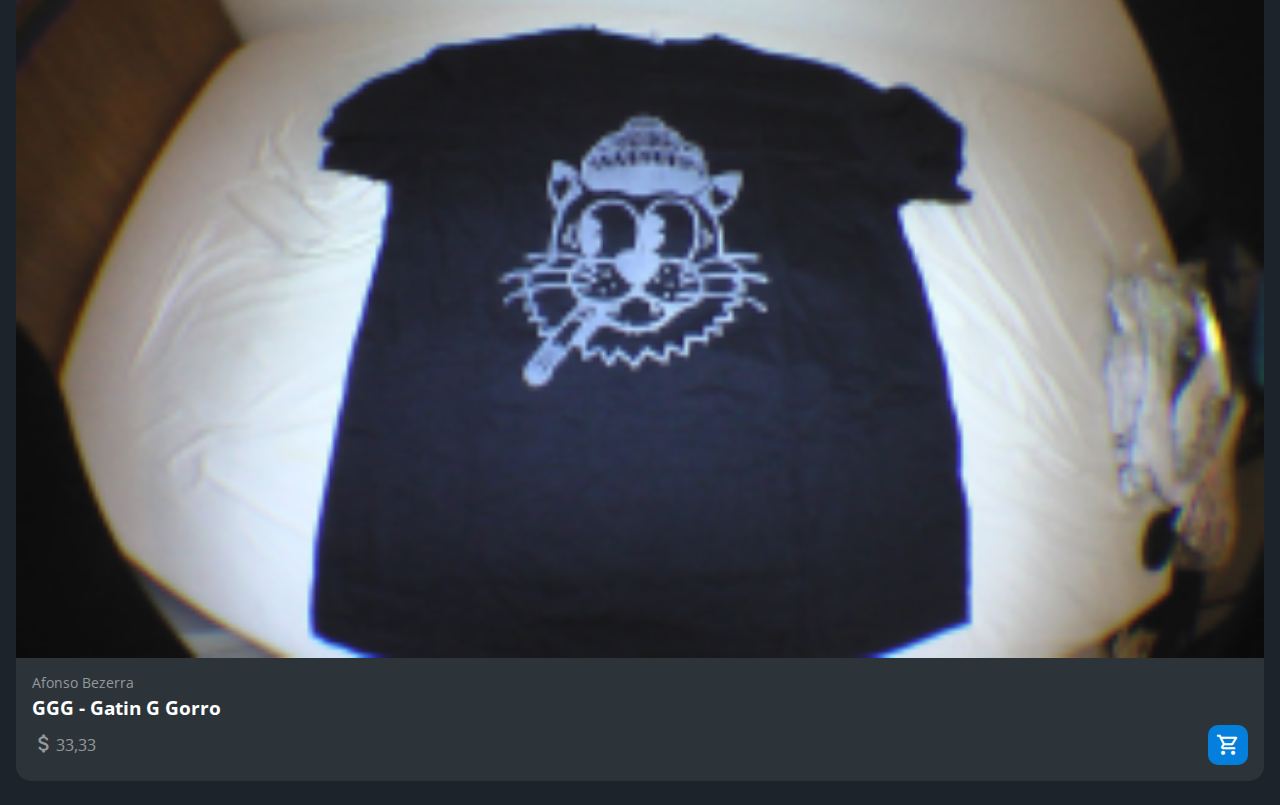
==== commit dd0cb84a: "Acertando Imagens e Nomes" ====
--- a/Web/index.html
+++ b/Web/index.html
@@ -26,27 +26,22 @@
         <a href="#" class="menu-lateral__link menu-lateral__link--integrantes">Integrantes</a>
         <a href="#" class="menu-lateral__link menu-lateral__link--camisas">Camisas</a>
         <a href="#" class="menu-lateral__link menu-lateral__link--pinturas">Pinturas</a>
-        <a href="#" class="menu-lateral__link">
-            <div class="switch__container">
-              <input id="switch-shadow" class="switch switch--shadow" type="checkbox" />
-              <label for="switch-shadow"></label>
-            </div>
-          </a>
     </nav>
     <main class="principal">
         <h2 class="titulo-pagina">Início</h2>
-        <article class="cartao cartao--destaque">
-            <img src="assets/img/banner-mobile_1.png" alt="Banner do cartao" class="cartao__imagem">
-            <div class="cartao__conteudo">
+        <article class="cartao cartao--destaque destaque-videos">
+            <img src="assets/img/banner-mobile_1.png" alt="Banner do cartao" class="cartao__imagem cartao__imagem--mobile">
+            <img src="assets/img/banner_1.png" alt="Banner do cartao" class="cartao__imagem cartao__imagem--desktop">
+             <div class="cartao__conteudo">
                 <p class="cartao__destaque">Vídeo em destaque</p>
-                <h3 class="cartao__titulo">HZC - Título</h3>
+                <h3 class="cartao__titulo">HZC - Life is Crazy</h3>
                 <p class="cartao__perfil">Bruno Lopez</p>
                 <p class="cartao__info cartao__info--tempo">33 minutos</p>
-                <p class="cartao__info cartao__info--visualizacao">33 visualizações</p>
+                <p class=" cartao__info cartao__info--visualizacao">33 visualizações</p>
                 <button class="cartao__botao cartao__botao--play cartao__botao--destaque">Assistir agora</button>
             </div>
         </article>
-        <article class="cartao cartao--recentes">
+        <article class="cartao cartao--recentes videos-recentes">
             <h3 class="cartao__titulo">Vídeos recentes</h3>
             <a href="#" class="cartao__link">Ver todos</a>
             <ul class="cartao__lista">
@@ -57,99 +52,105 @@
                 </li>
                 <li class="cartao__item">
                     <img src="assets/img/miniatura_2.png" alt="Thumbnail" class="cartao__item-thumbnail">
-                    <h4 class="cartao__item-titulo">HZC - Love machine</h4>
-                    <p class="cartao__item-perfil">Bruno Lopez</p>
+                    <h4 class="cartao__item-titulo">HZC - Vol.3</h4>
+                    <p class="cartao__item-perfil">Júlia Fonseca</p>
                 </li>
                 <li class="cartao__item">
                     <img src="assets/img/miniatura_3.png" alt="Thumbnail" class="cartao__item-thumbnail">
-                    <h4 class="cartao__item-titulo">HZC - Love machine</h4>
-                    <p class="cartao__item-perfil">Bruno Lopez</p>
+                    <h4 class="cartao__item-titulo">HZC - Pescaria na Urna</h4>
+                    <p class="cartao__item-perfil">Giovane Colono</p>
                 </li>
                 <li class="cartao__item">
                     <img src="assets/img/miniatura_4.png" alt="Thumbnail" class="cartao__item-thumbnail">
-                    <h4 class="cartao__item-titulo">HZC - Love machine</h4>
-                    <p class="cartao__item-perfil">Bruno Lopez</p>
+                    <h4 class="cartao__item-titulo">HZC - Manobras</h4>
+                    <p class="cartao__item-perfil">Caio</p>
                 </li>
                 <li class="cartao__item">
                     <img src="assets/img/miniatura_5.png" alt="Thumbnail" class="cartao__item-thumbnail">
-                    <h4 class="cartao__item-titulo">HZC - Love machine</h4>
-                    <p class="cartao__item-perfil">Bruno Lopez</p>
+                    <h4 class="cartao__item-titulo">HZC - Olie 180</h4>
+                    <p class="cartao__item-perfil">André Grupon</p>
                 </li>
             </ul>
         </article>
-        <section class="secao">
+        <section class="secao secao-videos secao-videos">
             <h3 class="titulo-secao">Vídeos mais vistos</h3>
             <article class="cartao">
                 <img src="assets/img/video_1.png" alt="Vídeo" class="cartao__imagem">
                 <div class="cartao__conteudo">
+                    <p class="cartao__perfil">André Soares</p>
+                    <h3 class="cartao__titulo">HZC - Tudo sem Padrin</h3>
+                    <p class="cartao__info cartao__info--tempo">33 minutos</p>
+                    <button class="cartao__botao cartao__botao--play" aria-label="Assistir agora"></button>
+                </div>
+            </article>
+            <article class="cartao">
+                <img src="assets/img/video_2.png" alt="Vídeo" class="cartao__imagem">
+                <div class="cartao__conteudo">
                     <p class="cartao__perfil">Bruno Lopez</p>
-                    <h3 class="cartao__titulo">HZC - Título</h3>
-                    <p class="cartao__info cartao__info--tempo">33 minutos</p>
-                    <button class="cartao__botao cartao__botao--play" aria-label="Assistir agora"></button>
-                </div>
-            </article>
-            <article class="cartao">
-                <img src="assets/img/video_2.png" alt="Vídeo" class="cartao__imagem">
+                    <h3 class="cartao__titulo">HZC - Enter the Hu-flez</h3>
+                    <p class="cartao__info cartao__info--tempo">33 minutos</p>
+                    <button class="cartao__botao cartao__botao--play" aria-label="Assistir agora"></button>
+                </div>
+            </article>
+            <article class="cartao">
+                <img src="assets/img/video_3.png" alt="Vídeo" class="cartao__imagem">
+                <div class="cartao__conteudo">
+                    <p class="cartao__perfil">Luiza Sampaio</p>
+                    <h3 class="cartao__titulo">HZC - Vol.3</h3>
+                    <p class="cartao__info cartao__info--tempo">33 minutos</p>
+                    <button class="cartao__botao cartao__botao--play" aria-label="Assistir agora"></button>
+                </div>
+            </article>
+            <article class="cartao">
+                <img src="assets/img/video_4.png" alt="Vídeo" class="cartao__imagem">
                 <div class="cartao__conteudo">
                     <p class="cartao__perfil">Bruno Lopez</p>
-                    <h3 class="cartao__titulo">HZC - Título</h3>
-                    <p class="cartao__info cartao__info--tempo">33 minutos</p>
-                    <button class="cartao__botao cartao__botao--play" aria-label="Assistir agora"></button>
-                </div>
-            </article>
-            <article class="cartao">
-                <img src="assets/img/video_3.png" alt="Vídeo" class="cartao__imagem">
-                <div class="cartao__conteudo">
-                    <p class="cartao__perfil">Bruno Lopez</p>
-                    <h3 class="cartao__titulo">HZC - Título</h3>
-                    <p class="cartao__info cartao__info--tempo">33 minutos</p>
-                    <button class="cartao__botao cartao__botao--play" aria-label="Assistir agora"></button>
-                </div>
-            </article>
-            <article class="cartao">
-                <img src="assets/img/video_4.png" alt="Vídeo" class="cartao__imagem">
-                <div class="cartao__conteudo">
-                    <p class="cartao__perfil">Bruno Lopez</p>
-                    <h3 class="cartao__titulo">HZC - Título</h3>
+                    <h3 class="cartao__titulo">HZC - Love Machine</h3>
                     <p class="cartao__info cartao__info--tempo">33 minutos</p>
                     <button class="cartao__botao cartao__botao--play" aria-label="Assistir agora"></button>
                 </div>
             </article>
         </section>
-        <article class="cartao cartao--recentes">
-            <h3 class="cartao__titulo">Vídeos recentes</h3>
+        <article class="cartao cartao--recentes produtos-recentes">
+            <h3 class="cartao__titulo">Novas Artes</h3>
             <a href="#" class="cartao__link">Ver todos</a>
             <ul class="cartao__lista">
                 <li class="cartao__item">
-                    <img src="assets/img/miniatura_1.png" alt="Thumbnail" class="cartao__item-thumbnail">
-                    <h4 class="cartao__item-titulo">HZC - Love machine</h4>
+                    <img src="assets/img/Rectangle 97.png" alt="Thumbnail" class="cartao__item-thumbnail">
+                    <h4 class="cartao__item-titulo">Sem título</h4>
+                    <p class="cartao__item-perfil">Fernando Henrique</p>
+                </li>
+                <li class="cartao__item">
+                    <img src="assets/img/Rectangle 97 (1).png" alt="Thumbnail" class="cartao__item-thumbnail">
+                    <h4 class="cartao__item-titulo">Sem título</h4>
+                    <p class="cartao__item-perfil">Fernando Henrique</p>
+                </li>
+                <li class="cartao__item">
+                    <img src="assets/img/Rectangle 97 (2).png" alt="Thumbnail" class="cartao__item-thumbnail">
+                    <h4 class="cartao__item-titulo">HZC - Segurança</h4>
+                    <p class="cartao__item-perfil">Rafael Torio</p>
+                </li>
+                <li class="cartao__item">
+                    <img src="assets/img/Rectangle 97 (3).png" alt="Thumbnail" class="cartao__item-thumbnail">
+                    <h4 class="cartao__item-titulo">HZC - Malunguisse</h4>
+                    <p class="cartao__item-perfil">Caroline</p>
+                </li>
+                <li class="cartao__item">
+                    <img src="assets/img/Rectangle 97 (4).png" alt="Thumbnail" class="cartao__item-thumbnail">
+                    <h4 class="cartao__item-titulo">Sem título</h4>
                     <p class="cartao__item-perfil">Bruno Lopez</p>
                 </li>
                 <li class="cartao__item">
-                    <img src="assets/img/miniatura_2.png" alt="Thumbnail" class="cartao__item-thumbnail">
-                    <h4 class="cartao__item-titulo">HZC - Love machine</h4>
-                    <p class="cartao__item-perfil">Bruno Lopez</p>
-                </li>
-                <li class="cartao__item">
-                    <img src="assets/img/miniatura_3.png" alt="Thumbnail" class="cartao__item-thumbnail">
-                    <h4 class="cartao__item-titulo">HZC - Love machine</h4>
-                    <p class="cartao__item-perfil">Bruno Lopez</p>
-                </li>
-                <li class="cartao__item">
-                    <img src="assets/img/miniatura_4.png" alt="Thumbnail" class="cartao__item-thumbnail">
-                    <h4 class="cartao__item-titulo">HZC - Love machine</h4>
-                    <p class="cartao__item-perfil">Bruno Lopez</p>
-                </li>
-                <li class="cartao__item">
-                    <img src="assets/img/miniatura_5.png" alt="Thumbnail" class="cartao__item-thumbnail">
-                    <h4 class="cartao__item-titulo">HZC - Love machine</h4>
-                    <p class="cartao__item-perfil">Bruno Lopez</p>
+                    <img src="assets/img/Rectangle 97 (5).png" alt="Thumbnail" class="cartao__item-thumbnail">
+                    <h4 class="cartao__item-titulo">HZC -Coroa da converse</h4>
+                    <p class="cartao__item-perfil">Nikolas de Murtas</p>
                 </li>
             </ul>
         </article>
-        <article class="cartao cartao--destaque">
-            <img src="assets/img/banner-mobile_2.png" alt="Banner do cartao" class="cartao__imagem">
-            <div class="cartao__conteudo">
+        <article class="cartao cartao--destaque destaque-produto">
+            <img src="assets/img/banner-mobile_2.png" alt="Banner do cartao" class="cartao__imagem cartao__imagem--mobile">
+            <img src="assets/img/banner_2.png" alt="Banner do cartao" class="cartao__imagem cartao__imagem--desktop">
+             <div class="cartao__conteudo">
                 <p class="cartao__destaque">Nova Arte</p>
                 <h3 class="cartao__titulo">Only Zikas - Lagoa Dompa Club</h3>
                 <p class="cartao__perfil">Bruno Lopez</p>
@@ -158,7 +159,7 @@
                 <button class="cartao__botao cartao__botao--compra cartao__botao--destaque">Comprar agora</button>
             </div>
         </article>
-        <section class="secao">
+        <section class="secao secao-produtos">
             <h3 class="titulo-secao2">Camisas mais recentes</h3>
             <article class="cartao">
                 <img src="assets/img/produto_1.png" alt="Produto" class="cartao__imagem">
--- a/Web/assets/css/estilos.css
+++ b/Web/assets/css/estilos.css
@@ -1,438 +1,437 @@
 @font-face {
-    font-family: 'icones';
-    src: url(../font/icones.ttf);
+  font-family: "icones";
+  src: url(../font/icones.ttf);
 }
 
 @font-face {
-    font-family: 'icon';
-    src: url(../fontawesome-free-5.15.4-desktop/otfs/Font_Awesome_5_Free-Solid-900.otf);
+  font-family: "icon";
+  src: url(../fontawesome-free-5.15.4-desktop/otfs/Font_Awesome_5_Free-Solid-900.otf);
 }
 
 body {
-    background-color: #1D232A;
-    font-family: 'Open Sans', 'icones','icon', sans-serif;
-    color: #FFFFFF;
-    transition: all 0.5s;   
-}
-
-.body-claro{
+  background-color: #1d232a;
+  font-family: "Open Sans", "icones", "icon", sans-serif;
+  color: #ffffff;
+  transition: all 0.5s;
+}
+
+.body-claro {
+  background-color: #ffffff;
+  transition: all 0.5s;
+}
+
+@media screen and (min-width: 1440px) {
+  body {
+    display: grid;
+    grid-template-columns: auto 1fr;
+  }
+  .body-claro {
     background-color: #ffffff;
-    transition: all 0.5s;   
-}
-
-@media screen and (min-width: 1440px) {
-    body {
-        display: grid;
-        grid-template-columns: auto 1fr;
-    }
-    .body-claro{
-        background-color: #ffffff;
-        transition: all 0.5s;   
-    }
+    transition: all 0.5s;
+  }
 }
 
 .cabecalho {
-    display: flex;
-    justify-content: space-between;
+  display: flex;
+  justify-content: space-between;
+  align-items: center;
+  background-color: #15191c;
+  padding: 8px 16px;
+  box-shadow: 0px 4px 4px rgba(0, 0, 0, 0.16);
+}
+
+.cabecalho__menu i::before {
+  content: "\e904";
+  font-size: 24px;
+}
+
+.cabecalho__notificacao i::before {
+  content: "\e906";
+  font-size: 24px;
+}
+
+.cabecalho__logo {
+  width: 40px;
+}
+
+.cabecalho__perfil {
+  display: none;
+}
+
+@media screen and (min-width: 1440px) {
+  .cabecalho {
+    background-color: #1d232a;
+    display: grid;
+    column-gap: 32px;
+    grid-template-columns: 1fr auto;
+    padding: 16px 60px;
+    height: 80px;
+    box-sizing: border-box;
+    grid-column: 2;
+  }
+
+  .cabecalho__menu {
+    display: none;
+  }
+
+  .cabecalho__logo {
+    display: none;
+  }
+
+  .cabecalho__perfil {
+    display: grid;
+    grid-template-columns: repeat(3, auto);
+    column-gap: 8px;
     align-items: center;
-    background-color: #15191C;
-    padding: 8px 16px;
-    box-shadow: 0px 4px 4px rgba(0, 0, 0, 0.16);
-}
-
-.cabecalho__menu i::before {
-    content: "\e904";
-    font-size: 24px;
-}
-
-.cabecalho__notificacao i::before {
-    content: "\e906";
-    font-size: 24px;
-}
-
-.cabecalho__logo {
-    width: 40px;
-}
-
-.cabecalho__perfil {
+    justify-self: flex-end;
+    color: #95999c;
+    padding: 8px 32px;
+    border-right: 1px solid #95999c;
+  }
+
+  .cabecalho__perfil::before {
+    content: "";
+    display: block;
+    width: 32px;
+    height: 32px;
+    background-image: url(../img/profile_2.png);
+    background-size: contain;
+    background-repeat: no-repeat;
+    background-position: center;
+  }
+
+  .cabecalho__perfil::after {
+    content: "\e90d";
+    color: #ffffff;
+    font-size: 1.5rem;
+  }
+}
+
+.menu-lateral {
+  display: flex;
+  flex-direction: column;
+  background-color: #15191c;
+  width: 75vw;
+  height: 100vh;
+
+  position: absolute;
+  left: -100vw;
+  transition: 0.25s;
+}
+
+.menu-lateral--ativo {
+  left: 0;
+  transition: 0.25s;
+}
+
+.menu-lateral__logo {
+  width: 118px;
+  align-self: center;
+  padding: 16px;
+}
+
+.menu-lateral__link {
+  height: 64px;
+  color: #95999c;
+  padding-left: 64px;
+  display: flex;
+  align-items: center;
+}
+
+.menu-lateral__link--ativo {
+  color: #ffffff;
+  padding-left: 56px;
+  border-left: 8px solid #ffffff;
+}
+
+.menu-lateral__link::before {
+  content: "\e900";
+  width: 24px;
+  height: 24px;
+  font-size: 24px;
+  position: absolute;
+  left: 24px;
+}
+
+.menu-lateral__link--inicio::before {
+  content: "\e902";
+}
+
+.menu-lateral__link--videos::before {
+  content: "\e90e";
+}
+
+.menu-lateral__link--picos::before {
+  content: "\e909";
+}
+
+.menu-lateral__link--integrantes::before {
+  content: "\e903";
+}
+
+.menu-lateral__link--camisas::before {
+  content: "\e900";
+}
+
+.menu-lateral__link--pinturas::before {
+  content: "\e90a";
+}
+
+.cartao__info--preco::before {
+  content: "\e905";
+  font-size: 24px;
+}
+
+.cartao__botao--compra::before {
+  content: "\e901";
+  font-size: 24px;
+}
+
+@media screen and (min-width: 1440px) {
+  .menu-lateral {
+    position: static;
+    width: 200px;
+    grid-column: 1;
+    grid-row: 1 / span 2;
+  }
+}
+
+.principal {
+  padding: 24px 16px;
+  display: grid;
+  gap: 16px;
+}
+
+.titulo-pagina {
+  font-size: 1.5rem;
+  font-weight: 700;
+  transition: all 0.25s;
+}
+.titulo-secao {
+  font-size: 1.2rem;
+  font-weight: 700;
+  transition: all 0.25s;
+}
+.titulo-claro {
+  color: black;
+  transition: all 0.25s;
+}
+
+.titulo-secao2 {
+  font-size: 1.2rem;
+  font-weight: 700;
+  transition: all 0.25s;
+}
+
+@media screen and (min-width: 1440px) {
+  .principal {
+    display: grid;
+    grid-template-columns: auto 1fr auto;
+    grid-template-areas:
+      "titulo-pagina titulo-pagina titulo-pagina"
+      "destaque-video destaque-video videos-recentes"
+      "secao-videos secao-videos secao-videos"
+      "produtos-recentes destaque-produto destaque-produto"
+      "secao-produtos secao-produtos secao-produtos";
+    column-gap: 32px;
+    padding: 16px 60px;
+    grid-column: 2;
+  }
+}
+
+.cartao {
+  width: 100%;
+  border-radius: 15px;
+  overflow: hidden;
+  background-color: #2c343a;
+}
+
+.cartao--destaque {
+  margin-bottom: 16px;
+}
+
+.cartao__conteudo {
+  padding: 16px;
+  display: grid;
+  grid-template-columns: auto 1fr;
+  gap: 8px;
+}
+
+.cartao__destaque {
+  grid-column: span 2;
+}
+
+.cartao__titulo {
+  font-size: 1.2rem;
+  font-weight: 700;
+  grid-column: span 2;
+}
+
+.cartao__perfil {
+  color: #95999c;
+  font-size: 0.9rem;
+  grid-column: span 2;
+}
+
+.cartao__info {
+  display: flex;
+  align-items: center;
+  color: #95999c;
+}
+
+.cartao__info--tempo::before {
+  content: "\e90c";
+  margin-right: 8px;
+}
+
+.cartao__info--visualizacao::before {
+  content: "\e90f";
+  margin-right: 8px;
+}
+
+.cartao__botao {
+  display: flex;
+  justify-content: center;
+  align-items: center;
+  background-color: #0480dc;
+  width: 40px;
+  height: 40px;
+  border-radius: 10px;
+  font-size: 0.9rem;
+  justify-self: flex-end;
+}
+
+.cartao__botao--play::before {
+  content: "\e90b";
+  font-size: 24px;
+}
+
+.cartao__botao--destaque {
+  width: 100%;
+  grid-column: span 2;
+}
+
+.cartao__botao--destaque::before {
+  margin-right: 8px;
+}
+
+.cartao--recentes {
+  display: none;
+}
+
+.cartao__imagem--desktop {
+  display: none;
+}
+
+@media screen and (min-width: 1440px) {
+  .cartao--destaque {
+    margin-bottom: 0;
+  }
+  .cartao--recentes {
+    display: grid;
+    grid-template-columns: auto auto;
+    align-items: center;
+    row-gap: 24px;
+    width: 256px;
+    padding: 16px;
+    box-sizing: border-box;
+    align-self: flex-start;
+  }
+
+  .cartao__botao--destaque {
+    grid-column: auto;
+    padding: 16px 10px;
+  }
+
+  .cartao__imagem--desktop {
+    display: block;
+  }
+
+  .cartao__imagem--mobile {
     display: none;
-}
-
-@media screen and (min-width: 1440px) {
-    .cabecalho {
-        background-color: #1D232A;
-        display: grid;
-        column-gap: 32px;
-        grid-template-columns: 1fr auto;
-        padding: 16px 60px;
-        height: 80px;
-        box-sizing: border-box;
-        grid-column: 2;
-    }
-
-    .cabecalho__menu {
-        display: none;
-    }
-
-    .cabecalho__logo {
-        display: none;
-    }
-
-    .cabecalho__perfil {
-        display: grid;
-        grid-template-columns: repeat(3, auto);
-        column-gap: 8px;
-        align-items: center;
-        justify-self: flex-end;
-        color: #95999C;
-        padding: 8px 32px;
-        border-right: 1px solid #95999C;
-    }
-
-    .cabecalho__perfil::before {
-        content: "";
-        display: block;
-        width: 32px;
-        height: 32px;
-        background-image: url(../img/profile_2.png);
-        background-size: contain;
-        background-repeat: no-repeat;
-        background-position: center;
-    }
-
-    .cabecalho__perfil::after {
-        content: "\e90d";
-        color: #FFFFFF;
-        font-size: 1.5rem;
-    }
-}
-
-.menu-lateral {
-    display: flex;
-    flex-direction: column;
-    background-color: #15191C;
-    width: 75vw;
-    height: 100vh;
-
-    position: absolute;
-    left: -100vw;
-    transition: .25s;
-}
-
-.menu-lateral--ativo {
-    left: 0;
-    transition: .25s;
-}
-
-.menu-lateral__logo {
-    width: 118px;
-    align-self: center;
-    padding: 16px;
-}
-
-.menu-lateral__link {
-    height: 64px;
-    color: #95999C;
-    padding-left: 64px;
-    display: flex;
-    align-items: center;
-}
-
-.menu-lateral__link--ativo {
-    color: #FFFFFF;
-    padding-left: 56px;
-    border-left: 8px solid #FFFFFF;
-}
-
-.menu-lateral__link::before {
-    content: "\e900";
-    width: 24px;
-    height: 24px;
-    font-size: 24px;
-    position: absolute;
-    left: 24px;
-}
-
-.menu-lateral__link--inicio::before {
-    content: "\e902";
-}
-
-.menu-lateral__link--videos::before {
-    content: "\e90e";
-}
-
-.menu-lateral__link--picos::before {
-    content: "\e909";
-}
-
-.menu-lateral__link--integrantes::before {
-    content: "\e903";
-}
-
-.menu-lateral__link--camisas::before {
-    content: "\e900";
-}
-
-.menu-lateral__link--pinturas::before {
-    content: "\e90a";
-}
-
-.cartao__info--preco::before{
-    content: "\e905";
-    font-size: 24px;
-}
-
-.cartao__botao--compra::before{
-    content: "\e901";
-    font-size: 24px;
-}
-
-@media screen and (min-width: 1440px) {
-    .menu-lateral {
-        position: static;
-        width: 200px;
-        grid-column: 1;
-        grid-row: 1 / span 2;
-    }
-}
-
-.principal {
-    padding: 24px 16px;
-    display: grid;
-    gap: 16px;
-}
-
-.titulo-pagina {
-    font-size: 1.5rem;
-    font-weight: 700;
-    transition: all 0.25s;
-}
-.titulo-secao {
-    font-size: 1.2rem;
-    font-weight: 700;
-    transition: all 0.25s;
-}
-.titulo-claro{
-    color: black;
-    transition: all 0.25s;
-}
-
-.titulo-secao2 {
-    font-size: 1.2rem;
-    font-weight: 700;
-    transition: all 0.25s;
-}
-
-
-@media screen and (min-width: 1440px) {
-    .principal {
-        display: grid;
-        grid-template-columns: auto 1fr auto;
-        column-gap: 32px;
-        padding: 16px 60px;
-        grid-column: 2;
-    }
-}
-
-.cartao {
-    width: 100%;
-    border-radius: 15px;
-    overflow: hidden;
-    background-color: #2C343A;
-}
-
-.cartao--destaque {
-    margin-bottom: 16px;
-}
-
-.cartao__conteudo {
-    padding: 16px;
+  }
+
+  .cartao--recentes .cartao__titulo {
+    grid-column: auto;
+  }
+
+  .cartao__link {
+    font-size: 0.8rem;
+    font-weight: 600;
+    color: #0480dc;
+    justify-self: flex-end;
+  }
+
+  .cartao__lista {
+    display: grid;
+    row-gap: 16px;
+    grid-column: span 2;
+  }
+
+  .cartao__item {
     display: grid;
     grid-template-columns: auto 1fr;
     gap: 8px;
-}
-
-.cartao__destaque {
-    grid-column: span 2;
-}
-
-.cartao__titulo {
-    font-size: 1.2rem;
+  }
+
+  .cartao__item-thumbnail {
+    width: 32px;
+    grid-row: span 2;
+  }
+
+  .cartao__item-titulo {
+    font-size: 0.9rem;
+    line-height: 1.2rem;
     font-weight: 700;
-    grid-column: span 2;
-}
-
-.cartao__perfil {
-    color: #95999C;
-    font-size: 0.9rem;
-    grid-column: span 2;
-}
-
-.cartao__info {
-    display: flex;
-    align-items: center;
-    color: #95999C;
-}
-
-.cartao__info--tempo::before {
-    content: "\e90c";
-    margin-right: 8px;    
-}
-
-.cartao__info--visualizacao::before {
-    content: "\e90f";
-    margin-right: 8px;    
-}
-
-.cartao__botao {
-    display: flex;
-    justify-content: center;
-    align-items: center;
-    background-color: #0480DC;
-    width: 40px;
-    height: 40px;
-    border-radius: 10px;
-    font-size: 0.9rem;
-    justify-self: flex-end;
-}
-
-.cartao__botao--play::before {
-    content: "\e90b";
-    font-size: 24px;
-}
-
-.cartao__botao--destaque {
-    width: 100%;
-    grid-column: span 2;
-}
-
-.cartao__botao--destaque::before {
-    margin-right: 8px;
-}
-
-.cartao--recentes {
-    display: none;
-}
-
-@media screen and (min-width: 1440px) {
-    .cartao--recentes {
-        display: grid;
-        grid-template-columns: auto auto;
-        align-items: center;
-        row-gap: 24px;
-        width: 256px;
-        padding: 16px;
-        box-sizing: border-box;
-    }
-
-    .cartao--recentes .cartao__titulo {
-        grid-column: auto;
-    }
-
-    .cartao__link {
-        font-size: 0.8rem;
-        font-weight: 600;
-        color: #0480DC;
-        justify-self: flex-end;
-    }
-    
-    .cartao__lista {
-        display: grid;
-        row-gap: 16px;
-        grid-column: span 2;
-    }
-
-    .cartao__item {
-        display: grid;
-        grid-template-columns: auto 1fr;
-        gap: 8px;
-    }
-
-    .cartao__item-thumbnail {
-        width: 32px;
-        grid-row: span 2;
-    }
-
-    .cartao__item-titulo {
-        font-size: 0.9rem;
-        line-height: 1.2rem;
-        font-weight: 700;
-    }
-
-    .cartao__item-perfil {
-        font-size: 0.8rem;
-        color: #95999C;
-    }
+  }
+
+  .cartao__item-perfil {
+    font-size: 0.8rem;
+    color: #95999c;
+  }
+  .titulo-secao {
+    grid-column: span 4;
+  }
+  .titulo-secao2 {
+    grid-column: span 4;
+  }
 }
 
 .secao {
-    display: grid;
-    gap: 16px;
-}
-
-.switch__container {
-    
-    width: 80px;
-  }
-  
-  .switch {
-    visibility: hidden;
-    position: absolute;
-    margin-left: -9999px;
-  }
-  
-  .switch + label {
-    display: block;
-    position: relative;
-    cursor: pointer;
-    outline: none;
-    user-select: none;
-  }
-  
-  .switch--shadow + label {
-    padding: 2px;
-    width: 55px;
-    height: 20px;
-    border-radius: 60px;
-  }
-  .switch--shadow + label:before,
-  .switch--shadow + label:after {
-    display: block;
-    position: absolute;
-    top: 1px;
-    left: 1px;
-    bottom: 1px;
-    content: "";
-  }
-  .switch--shadow + label:before {
-    right: 1px;
-    background-color: #95999C;
-    border-radius: 60px;
-    transition: background 0.4s;
-  }
-  .switch--shadow + label:after {
-    display: flex;
-    width: 25px;
-    background-color: #ffffff;
-    border-radius: 100%;
-    box-shadow: 0 2px 5px rgba(0, 0, 0, 0.3);
-    transition: all 0.4s;
-    align-items: center;
-    content:'\f186';
-    font-size: 20px;
-    color: black;
-  }
-  .switch--shadow:checked + label:before {
-
-    background-color: #8ce196;
-    
-  }
-  .switch--shadow:checked + label:after {
-    display: flex;
-    align-items: center;
-    content:'\f185';
-    color: rgb(255, 123, 0);
-    padding-left: 2px;
-    font-size: 20px;
-    transform: translateX(32px);
-  }
+  display: grid;
+  gap: 16px;
+}
+
+@media screen and (min-width: 1440px) {
+  .secao {
+    grid-template-columns: repeat(4, 1fr);
+  }
+
+  .titulo-pagina {
+    grid-area: titulo-pagina;
+  }
+  .destaque-videos {
+    grid-area: destaque-video;
+  }
+
+  .videos-recentes {
+    grid-area: videos-recentes;
+  }
+
+  .secao-videos {
+    grid-area: secao-videos;
+  }
+
+  .destaque-produto {
+    grid-area: destaque-produto;
+  }
+
+  .produtos-recentes {
+    grid-area: produtos-recentes;
+  }
+
+  .secao-produtos {
+    grid-area: secao-produtos;
+  }
+}
+
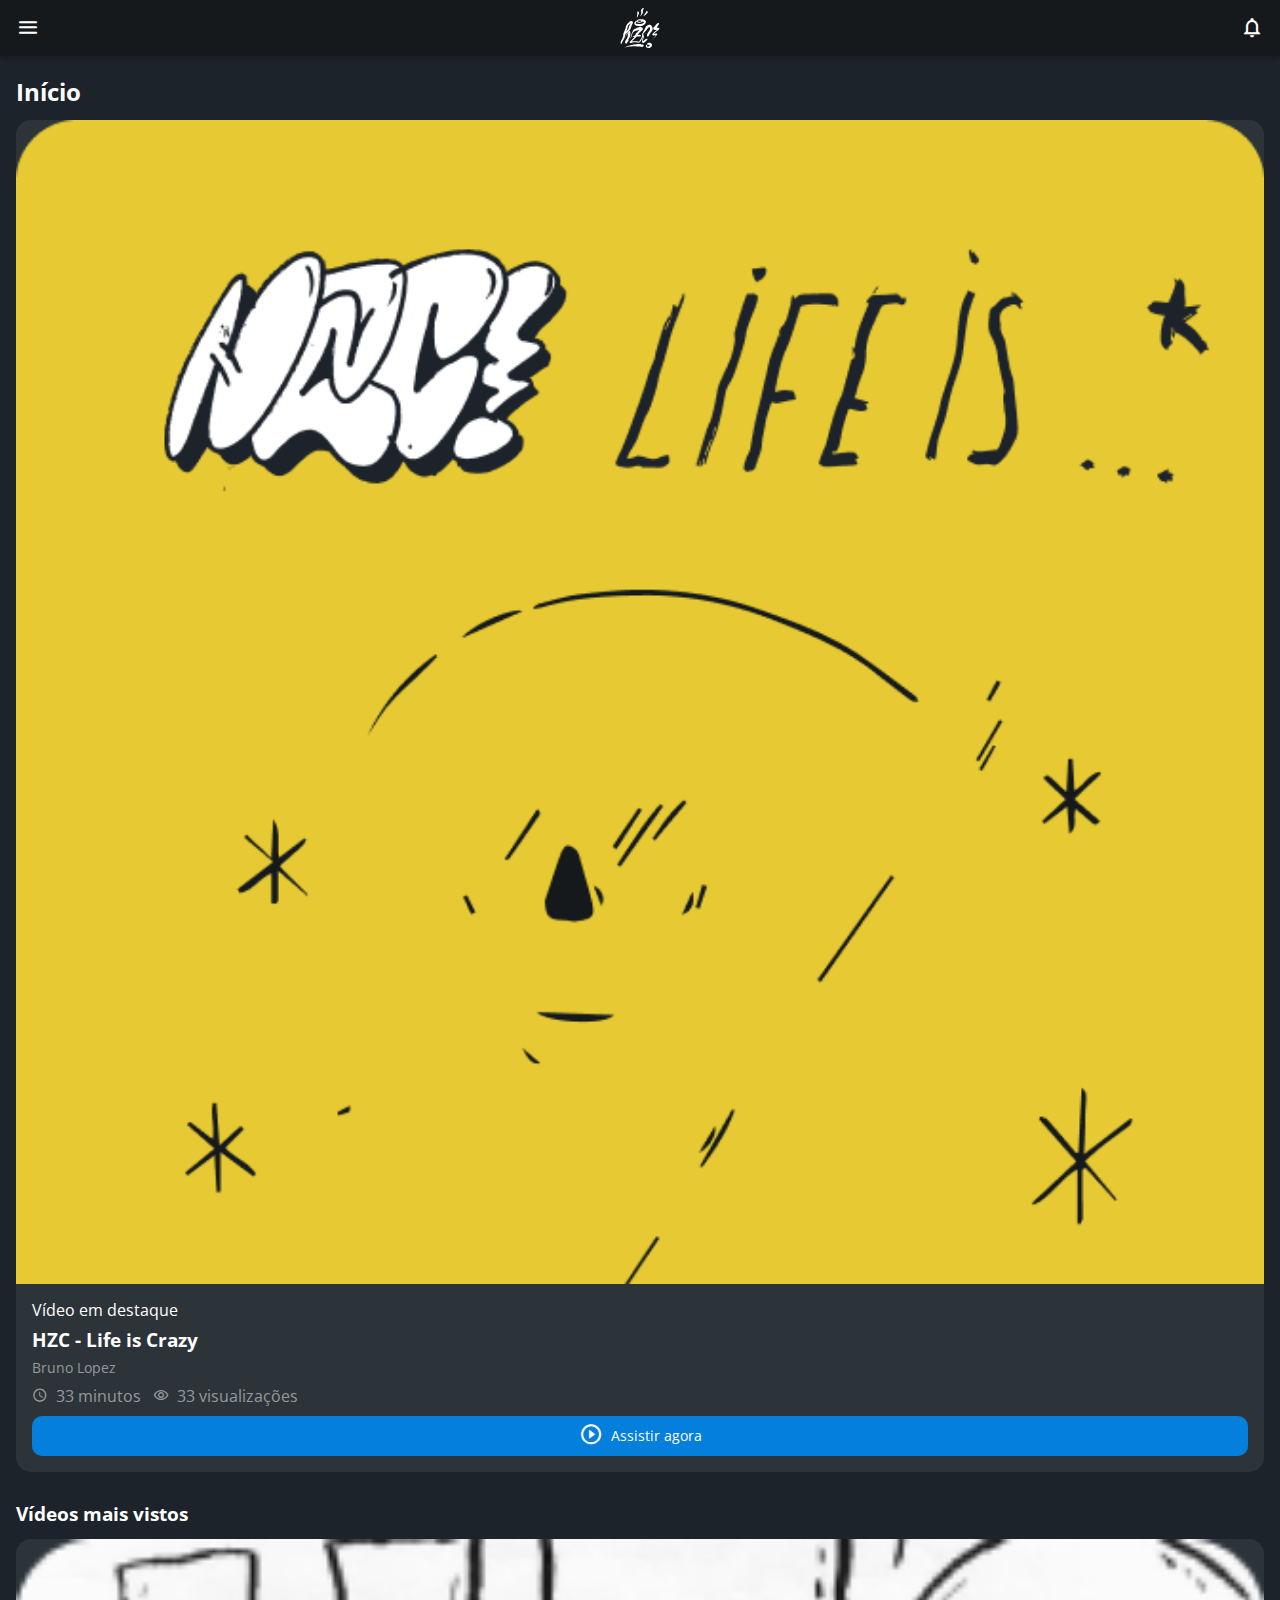
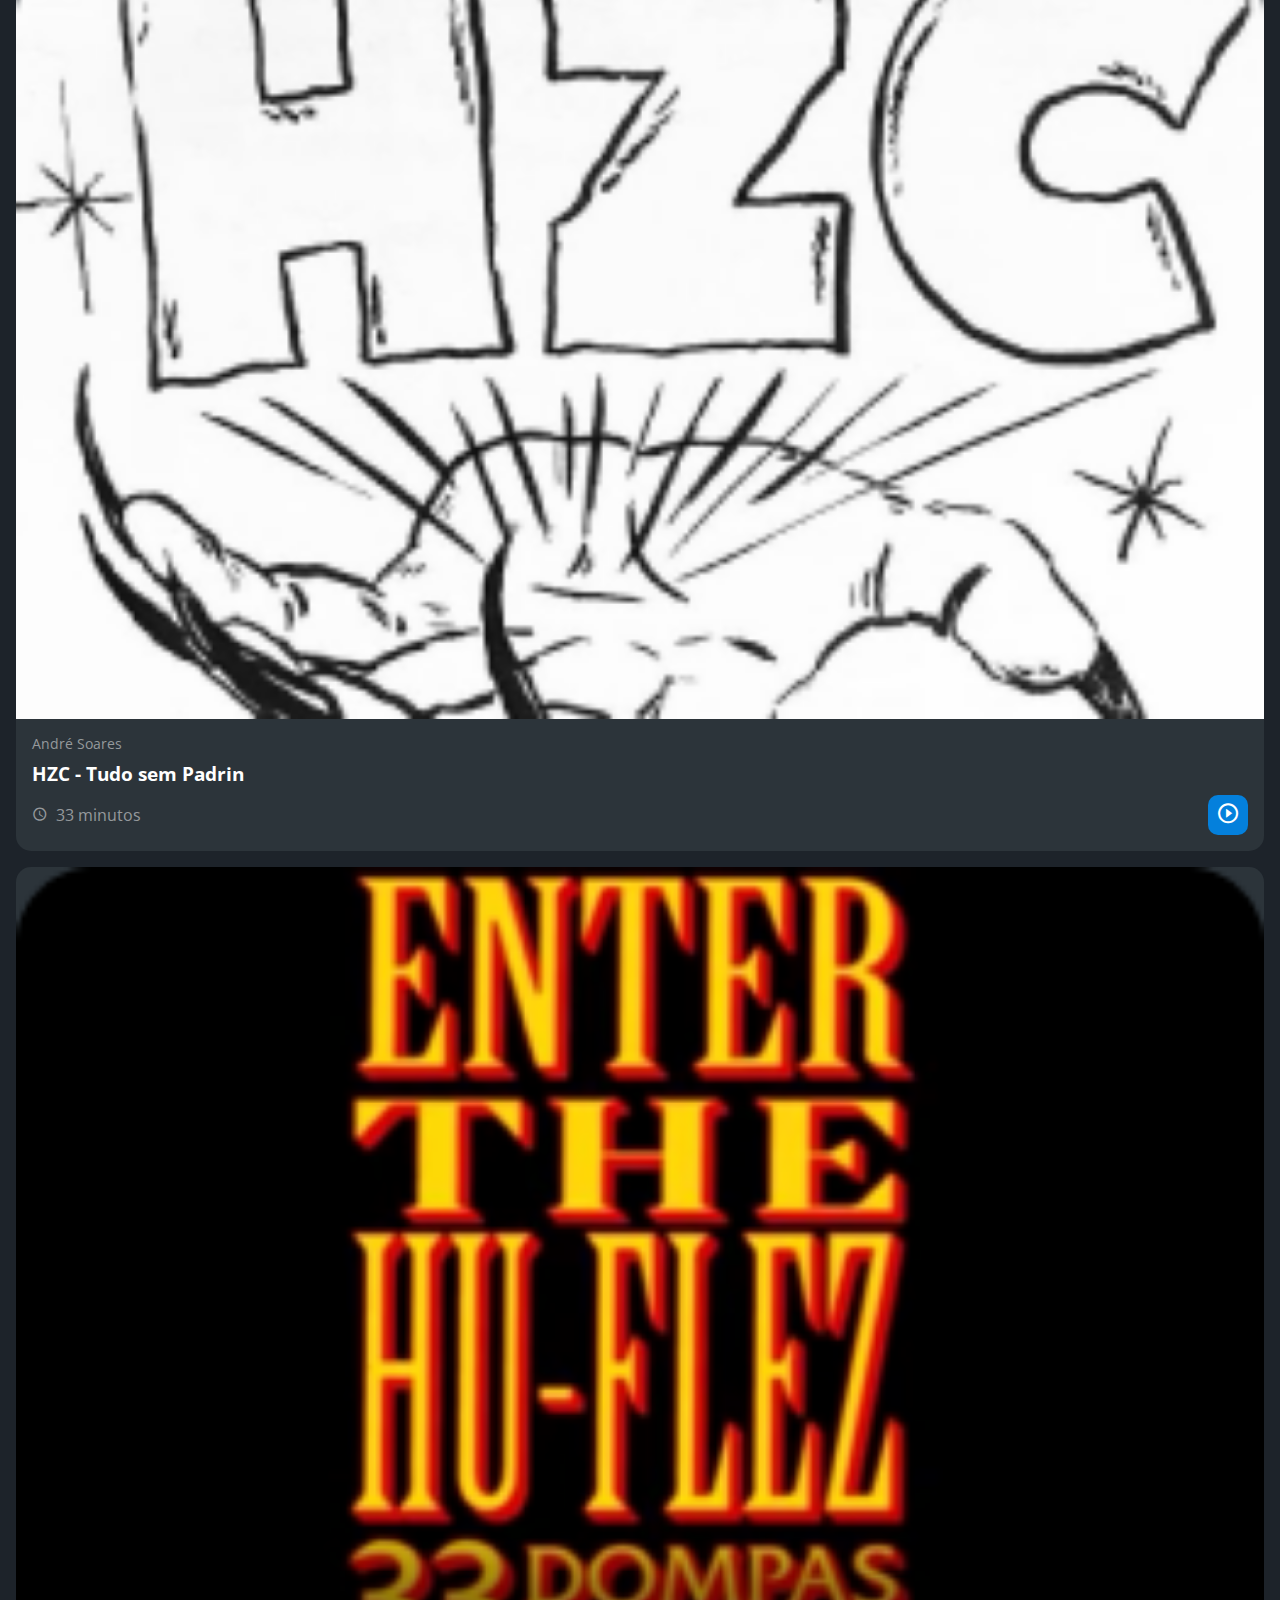
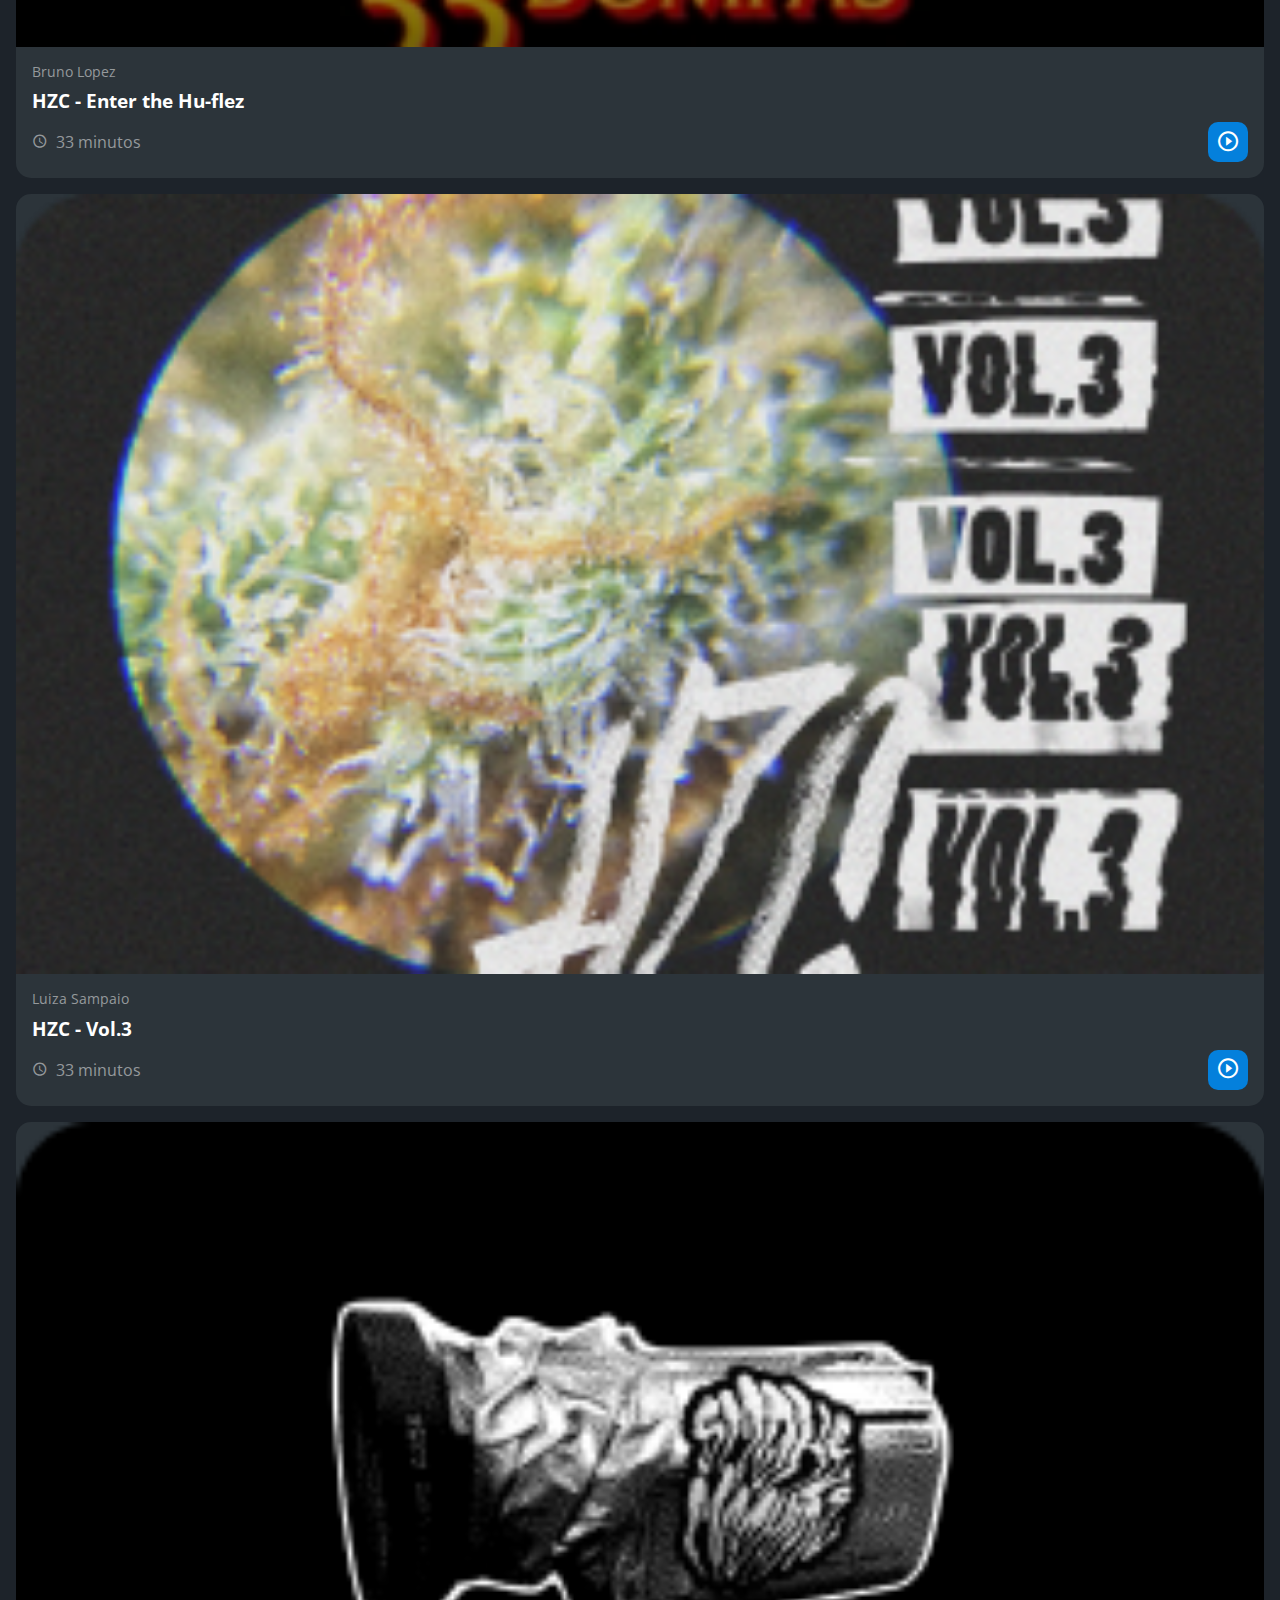
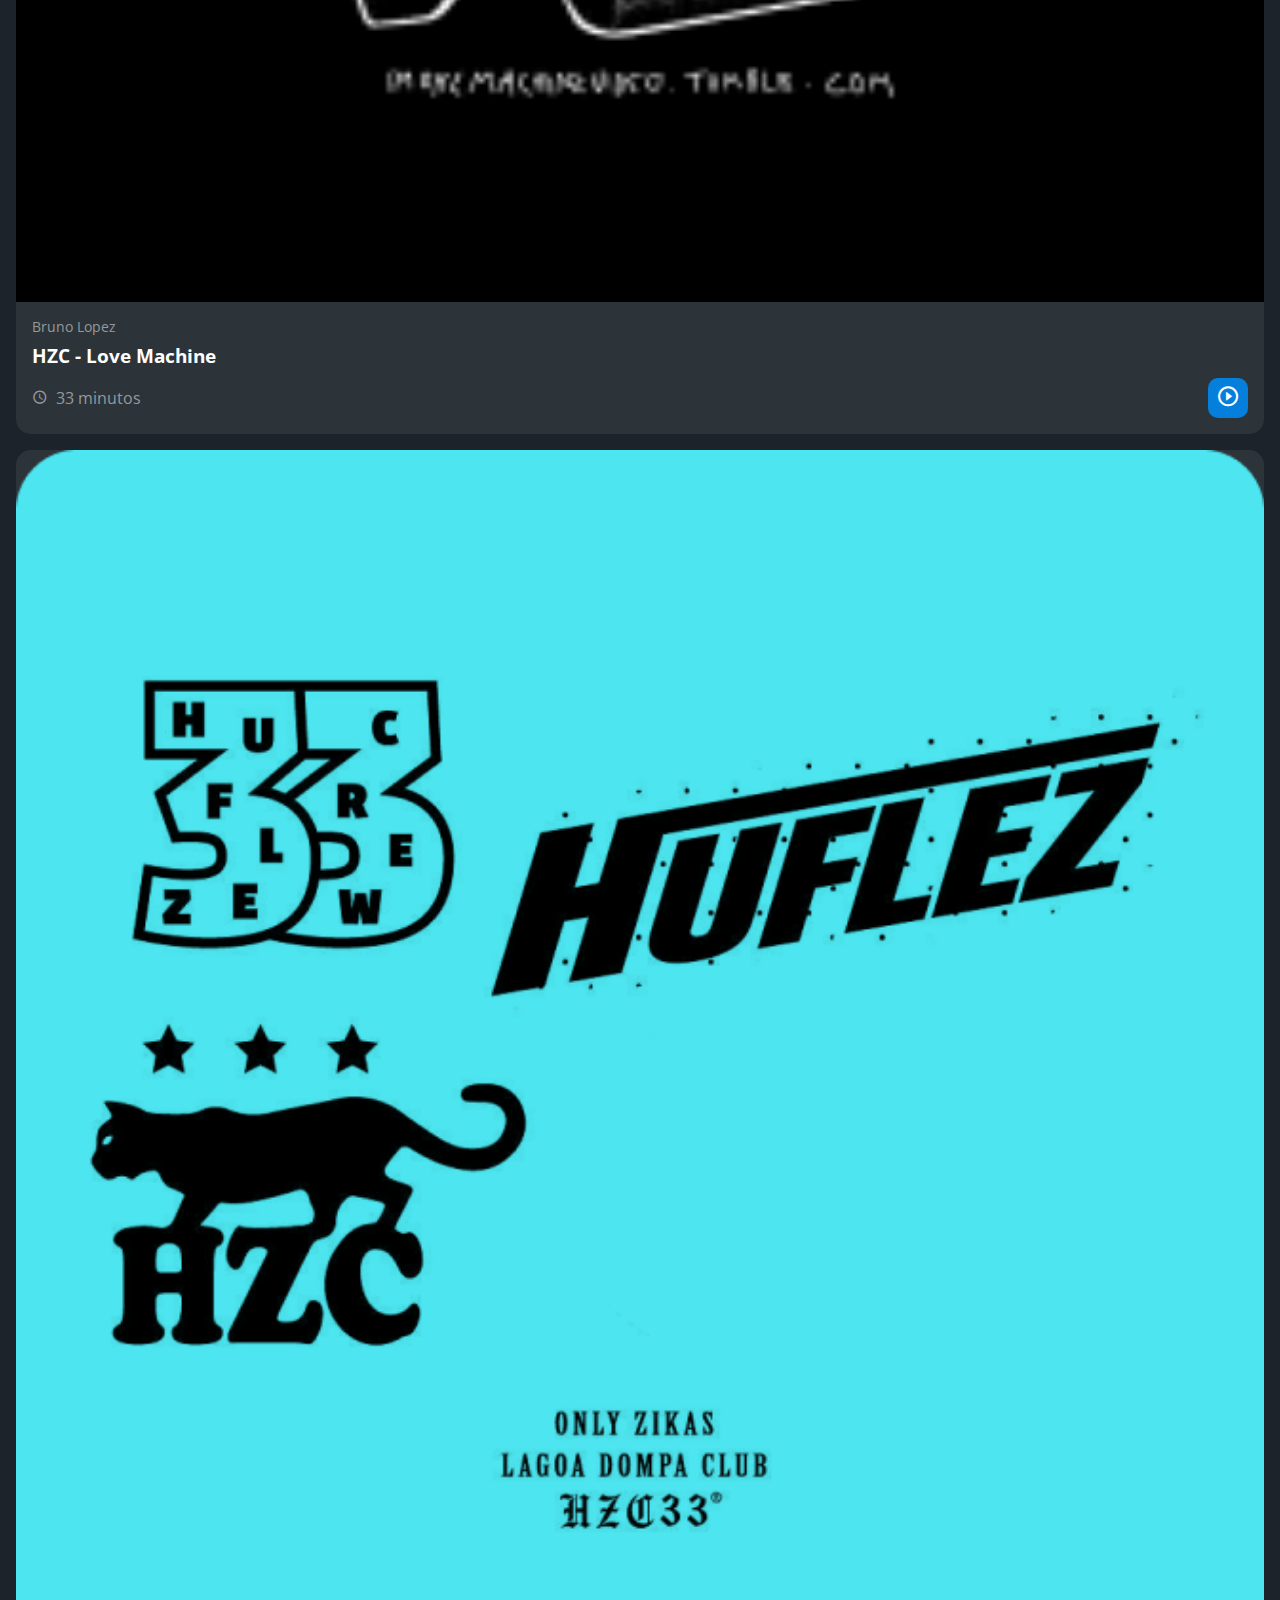
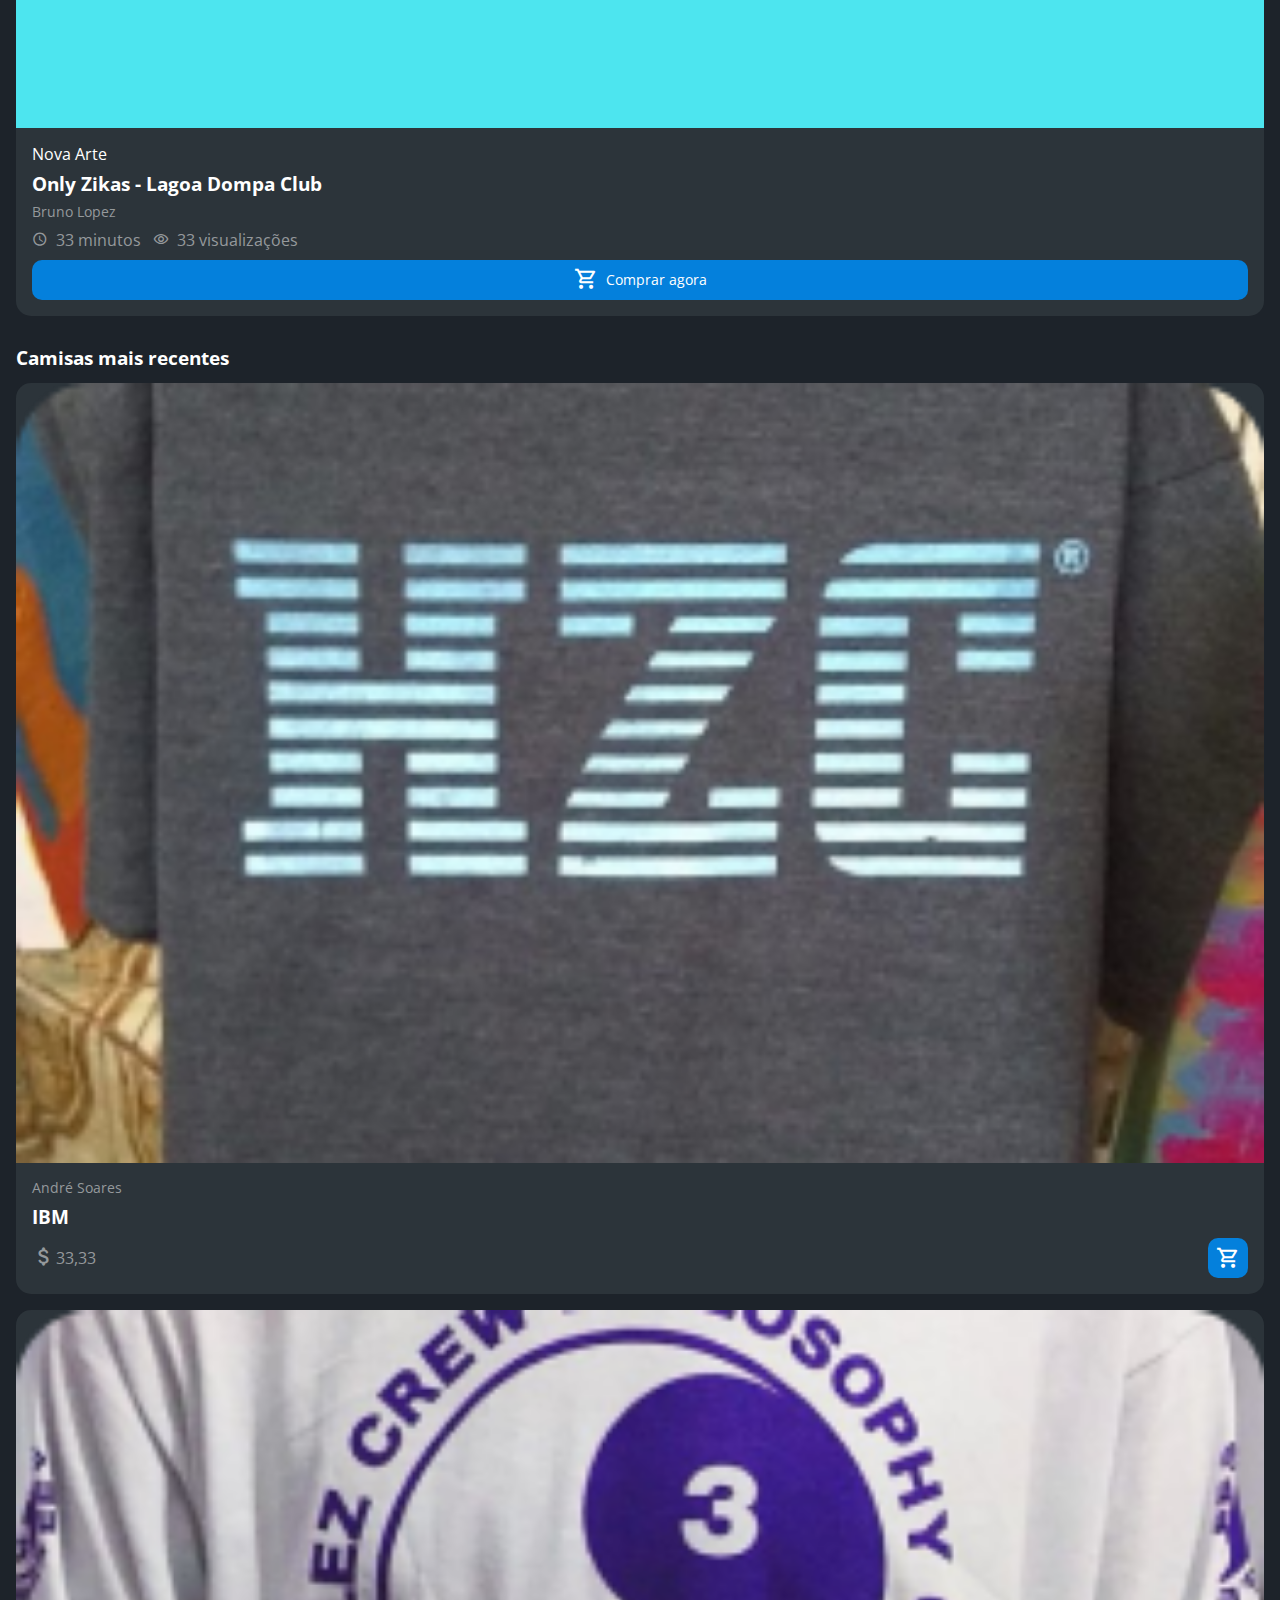
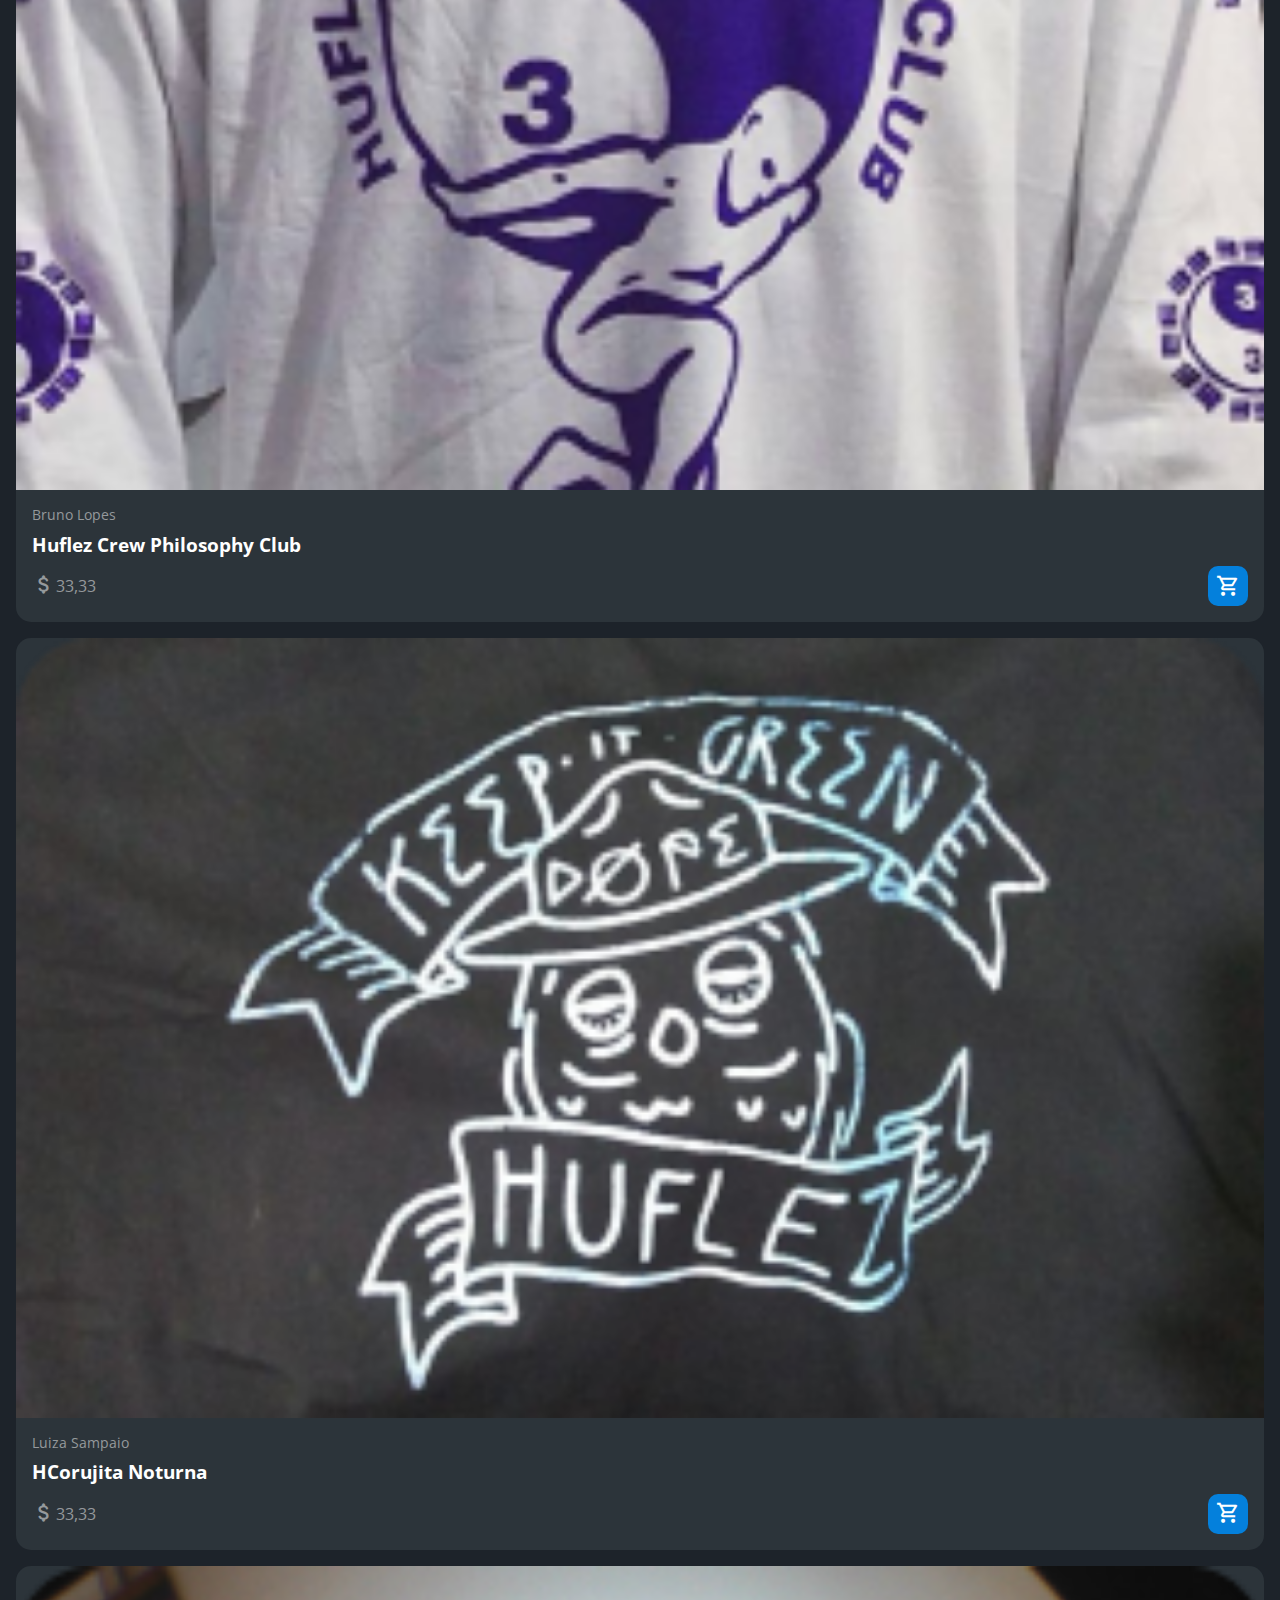
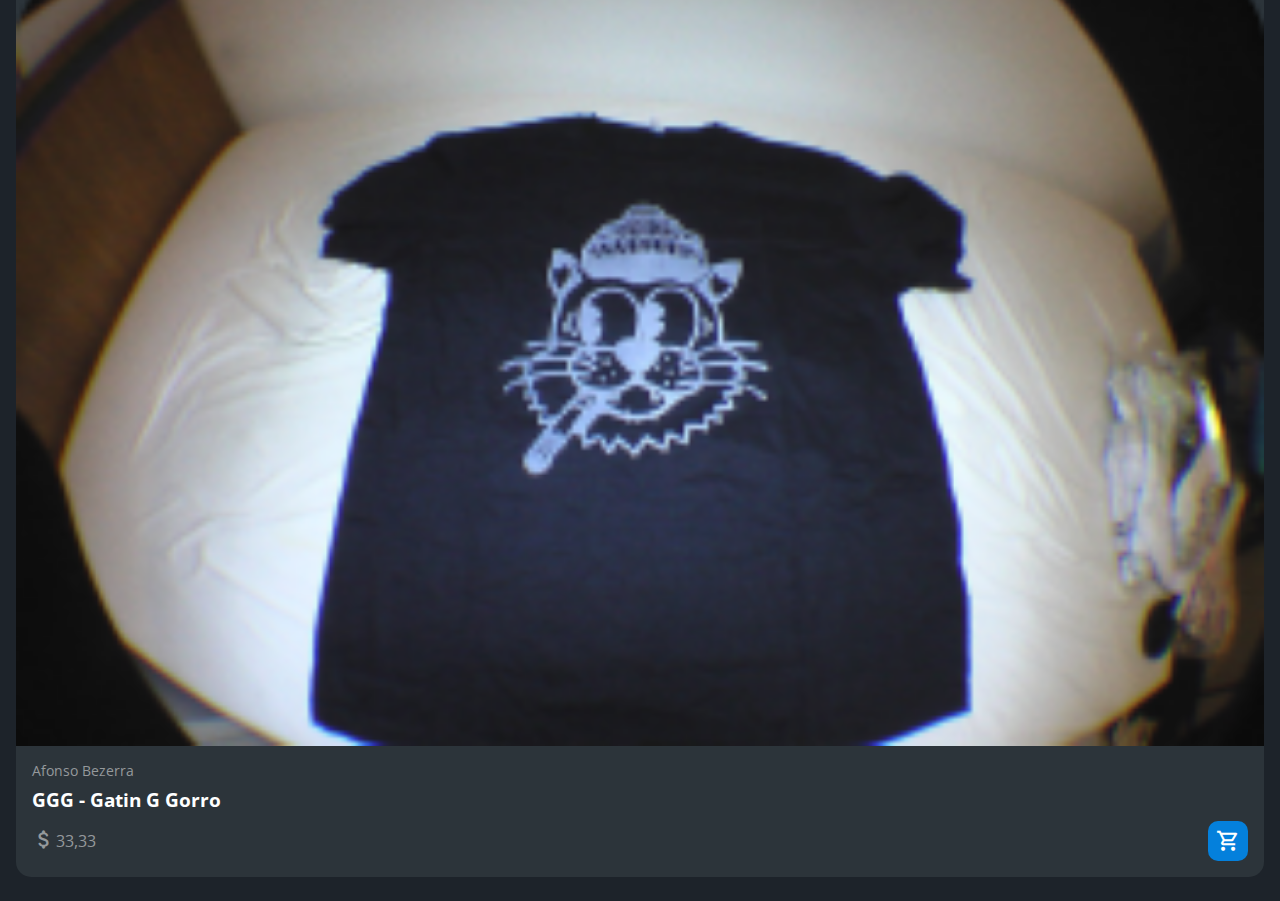
==== commit 44b60551: "Create Pico Page" ====
--- a/Web/index.html
+++ b/Web/index.html
@@ -22,7 +22,7 @@
         <img src="assets/img/logo.svg" alt="Logotipo da HZC" class="menu-lateral__logo">
         <a href="#" class="menu-lateral__link menu-lateral__link--inicio menu-lateral__link--ativo">Início</a>
         <a href="#" class="menu-lateral__link menu-lateral__link--videos">Vídeos</a>
-        <a href="#" class="menu-lateral__link menu-lateral__link--picos">Picos</a>
+        <a href="./pico.html" class="menu-lateral__link menu-lateral__link--picos">Picos</a>
         <a href="#" class="menu-lateral__link menu-lateral__link--integrantes">Integrantes</a>
         <a href="#" class="menu-lateral__link menu-lateral__link--camisas">Camisas</a>
         <a href="#" class="menu-lateral__link menu-lateral__link--pinturas">Pinturas</a>
--- a/Web/assets/css/estilos.css
+++ b/Web/assets/css/estilos.css
@@ -111,7 +111,7 @@
   display: flex;
   flex-direction: column;
   background-color: #15191c;
-  width: 75vw;
+  width: 60vw;
   height: 100vh;
 
   position: absolute;
@@ -254,7 +254,7 @@
   padding: 16px;
   display: grid;
   grid-template-columns: auto 1fr;
-  gap: 8px;
+  gap: 12px;
 }
 
 .cartao__destaque {
